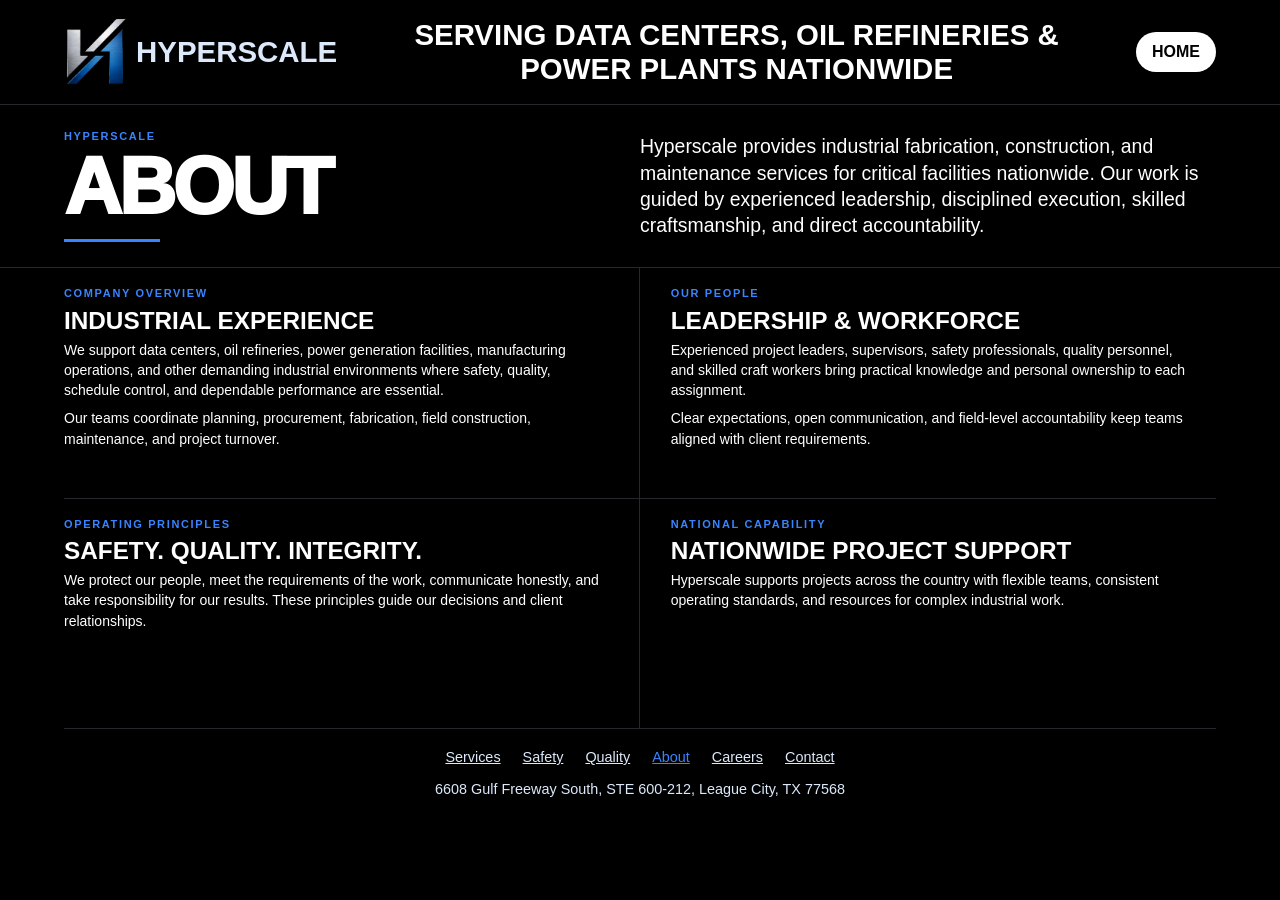
==== about.html @ d383bf82 "Restore homepage and add six site pages" ====
<!doctype html>
<html lang="en">
<head>
  <meta charset="utf-8">
  <meta name="viewport" content="width=device-width, initial-scale=1">
  <meta name="description" content="Hyperscale provides industrial fabrication, construction, and maintenance services for critical facilities nationwide. Our work is guided by experienced leadership, disciplined execution, skilled craftsmanship, and direct accountability.">
  <title>About | Hyperscale</title>
  <link rel="stylesheet" href="/interior.css">
</head>
<body>
  <header class="site-header">
    <a class="brand" href="/" aria-label="Hyperscale home"><img src="/hyperscale-symbol.png" alt=""><span>Hyperscale</span></a>
    <p class="masthead">Serving data centers, oil refineries &amp; power plants nationwide</p>
    <a class="home-link" href="/">Home</a>
  </header>
  <main id="main">
    <div class="hero">
      <div><p class="label">Hyperscale</p><h1>About</h1></div>
      <div class="intro"><p>Hyperscale provides industrial fabrication, construction, and maintenance services for critical facilities nationwide. Our work is guided by experienced leadership, disciplined execution, skilled craftsmanship, and direct accountability.</p></div>
    </div>
    <div class="detail-grid">
      <section><p class="label">Company Overview</p><h2>Industrial Experience</h2><p>We support data centers, oil refineries, power generation facilities, manufacturing operations, and other demanding industrial environments where safety, quality, schedule control, and dependable performance are essential.</p><p>Our teams coordinate planning, procurement, fabrication, field construction, maintenance, and project turnover.</p></section><section><p class="label">Our People</p><h2>Leadership &amp; Workforce</h2><p>Experienced project leaders, supervisors, safety professionals, quality personnel, and skilled craft workers bring practical knowledge and personal ownership to each assignment.</p><p>Clear expectations, open communication, and field-level accountability keep teams aligned with client requirements.</p></section><section><p class="label">Operating Principles</p><h2>Safety. Quality. Integrity.</h2><p>We protect our people, meet the requirements of the work, communicate honestly, and take responsibility for our results. These principles guide our decisions and client relationships.</p></section><section><p class="label">National Capability</p><h2>Nationwide Project Support</h2><p>Hyperscale supports projects across the country with flexible teams, consistent operating standards, and resources for complex industrial work.</p></section>
    </div>
  </main>
  <footer>
    <nav aria-label="Site pages"><a href="/services.html">Services</a><a href="/safety.html">Safety</a><a href="/quality.html">Quality</a><a href="/about.html" aria-current="page">About</a><a href="/careers.html">Careers</a><a href="/contact.html">Contact</a></nav>
    <address>6608 Gulf Freeway South, STE 600-212, League City, TX 77568</address>
  </footer>
</body>
</html>
---- interior.css ----
:root {
  color-scheme: dark;
  font-family: Arial, Helvetica, sans-serif;
  background: #000;
  color: #fff;
  --blue: #3984ff;
  --rule: #24282e;
}
* { box-sizing: border-box; }
body { margin: 0; }
a { color: inherit; }
a:focus-visible { outline: 2px solid var(--blue); outline-offset: 5px; }
.site-header {
  display: grid;
  grid-template-columns: auto 1fr auto;
  align-items: center;
  gap: clamp(12px, 3vw, 48px);
  padding: 16px 5%;
  border-bottom: 1px solid var(--rule);
}
.brand { display: inline-flex; gap: 8px; align-items: center; text-decoration: none; }
.brand img { width: clamp(33px, 5vw, 76px); height: auto; }
.brand span, .masthead { font-weight: 900; text-transform: uppercase; }
.brand span { color: #dce9fb; font-size: clamp(15px, 2.3vw, 40px); }
.masthead { margin: 0; text-align: center; font-size: clamp(13px, 2.3vw, 40px); }
.home-link { background: #fff; color: #000; padding: .7em 1em; border-radius: 2rem; font-weight: 800; text-decoration: none; text-transform: uppercase; }
.hero {
  display: grid;
  grid-template-columns: repeat(2, minmax(0, 1fr));
  align-items: center;
  padding: clamp(24px, 2vw, 48px) 5%;
  border-bottom: 1px solid var(--rule);
}
.label { color: var(--blue); font-weight: 900; letter-spacing: .15em; text-transform: uppercase; }
.hero .label, .detail-grid .label { font-size: clamp(11px, .85vw, 16px); margin: 0 0 .55em; }
h1 { font-size: clamp(46px, 6.2vw, 124px); line-height: .98; font-weight: 950; letter-spacing: -.04em; text-transform: uppercase; margin: 0; }
h1::after { content: ''; display: block; height: 3px; width: clamp(62px, 7.5vw, 140px); background: var(--blue); margin-top: .16em; }
.intro { font-size: clamp(16px, 1.52vw, 29px); line-height: 1.35; }
.intro p { margin: 0; }
.intro .subtitle { font-size: 1.35em; margin-bottom: .3em; }
.detail-grid { width: 90%; margin: 0 auto; display: grid; grid-template-columns: repeat(2, minmax(0, 1fr)); }
.detail-grid section { min-height: clamp(190px, 18vw, 370px); border-bottom: 1px solid var(--rule); padding: clamp(16px, 1.4vw, 29px) clamp(16px, 2.4vw, 44px); }
.detail-grid section:nth-child(odd) { border-right: 1px solid var(--rule); padding-left: 0; }
.detail-grid h2 { margin: 0 0 .25em; font-size: clamp(20px, 1.9vw, 38px); line-height: 1.05; font-weight: 900; text-transform: uppercase; }
.detail-grid p, .detail-grid address { font-size: clamp(14px, .95vw, 19px); line-height: 1.45; margin: 0 0 .55em; }
address { font-style: normal; }
footer { text-align: center; padding: 20px 5%; color: #dce9fb; font-size: .9rem; }
footer nav { display: flex; flex-wrap: wrap; justify-content: center; gap: 8px 22px; margin-bottom: 16px; }
footer a[aria-current="page"] { color: var(--blue); }
@media (max-width: 650px) {
  .site-header { grid-template-columns: 1fr auto; }
  .masthead { grid-row: 2; grid-column: 1 / -1; text-align: left; }
  .hero, .detail-grid { grid-template-columns: 1fr; }
  .intro { margin-top: 20px; }
  .detail-grid section, .detail-grid section:nth-child(odd) { min-height: auto; border-right: 0; padding: 22px 0; }
}
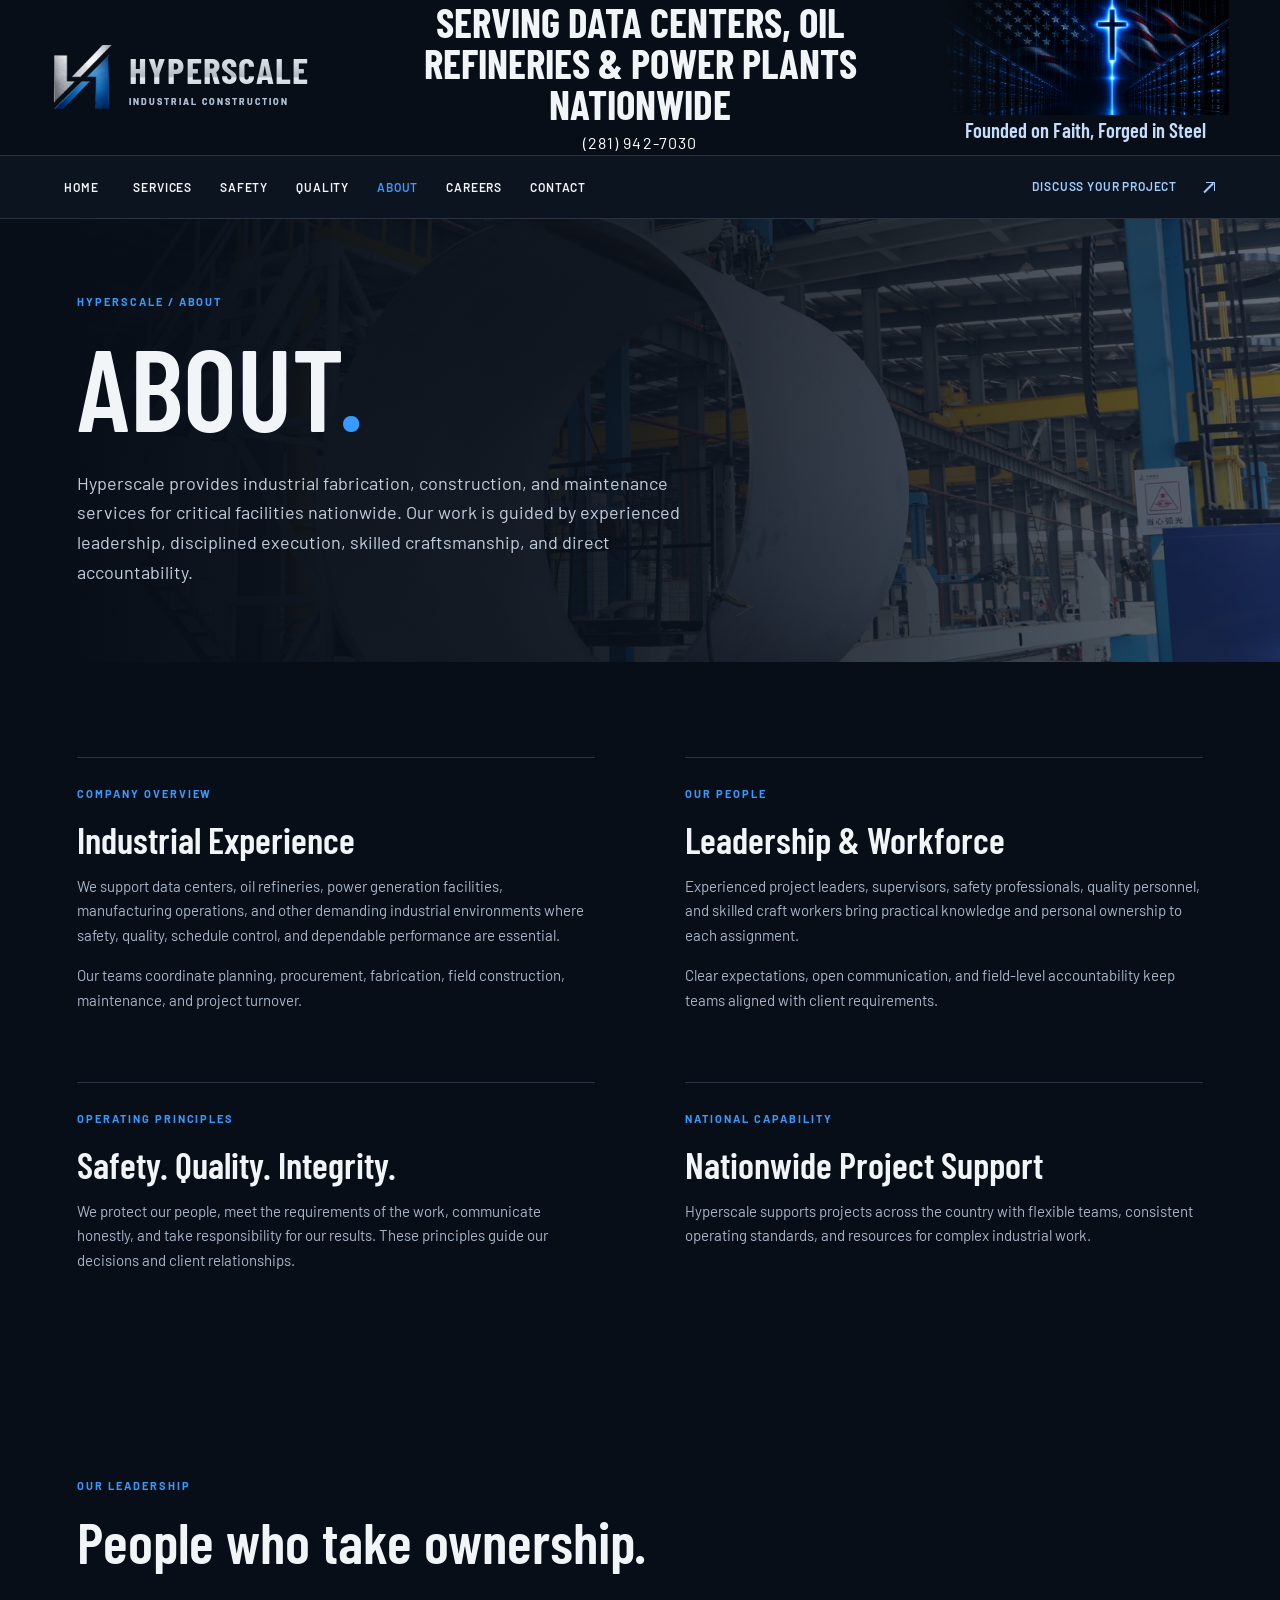
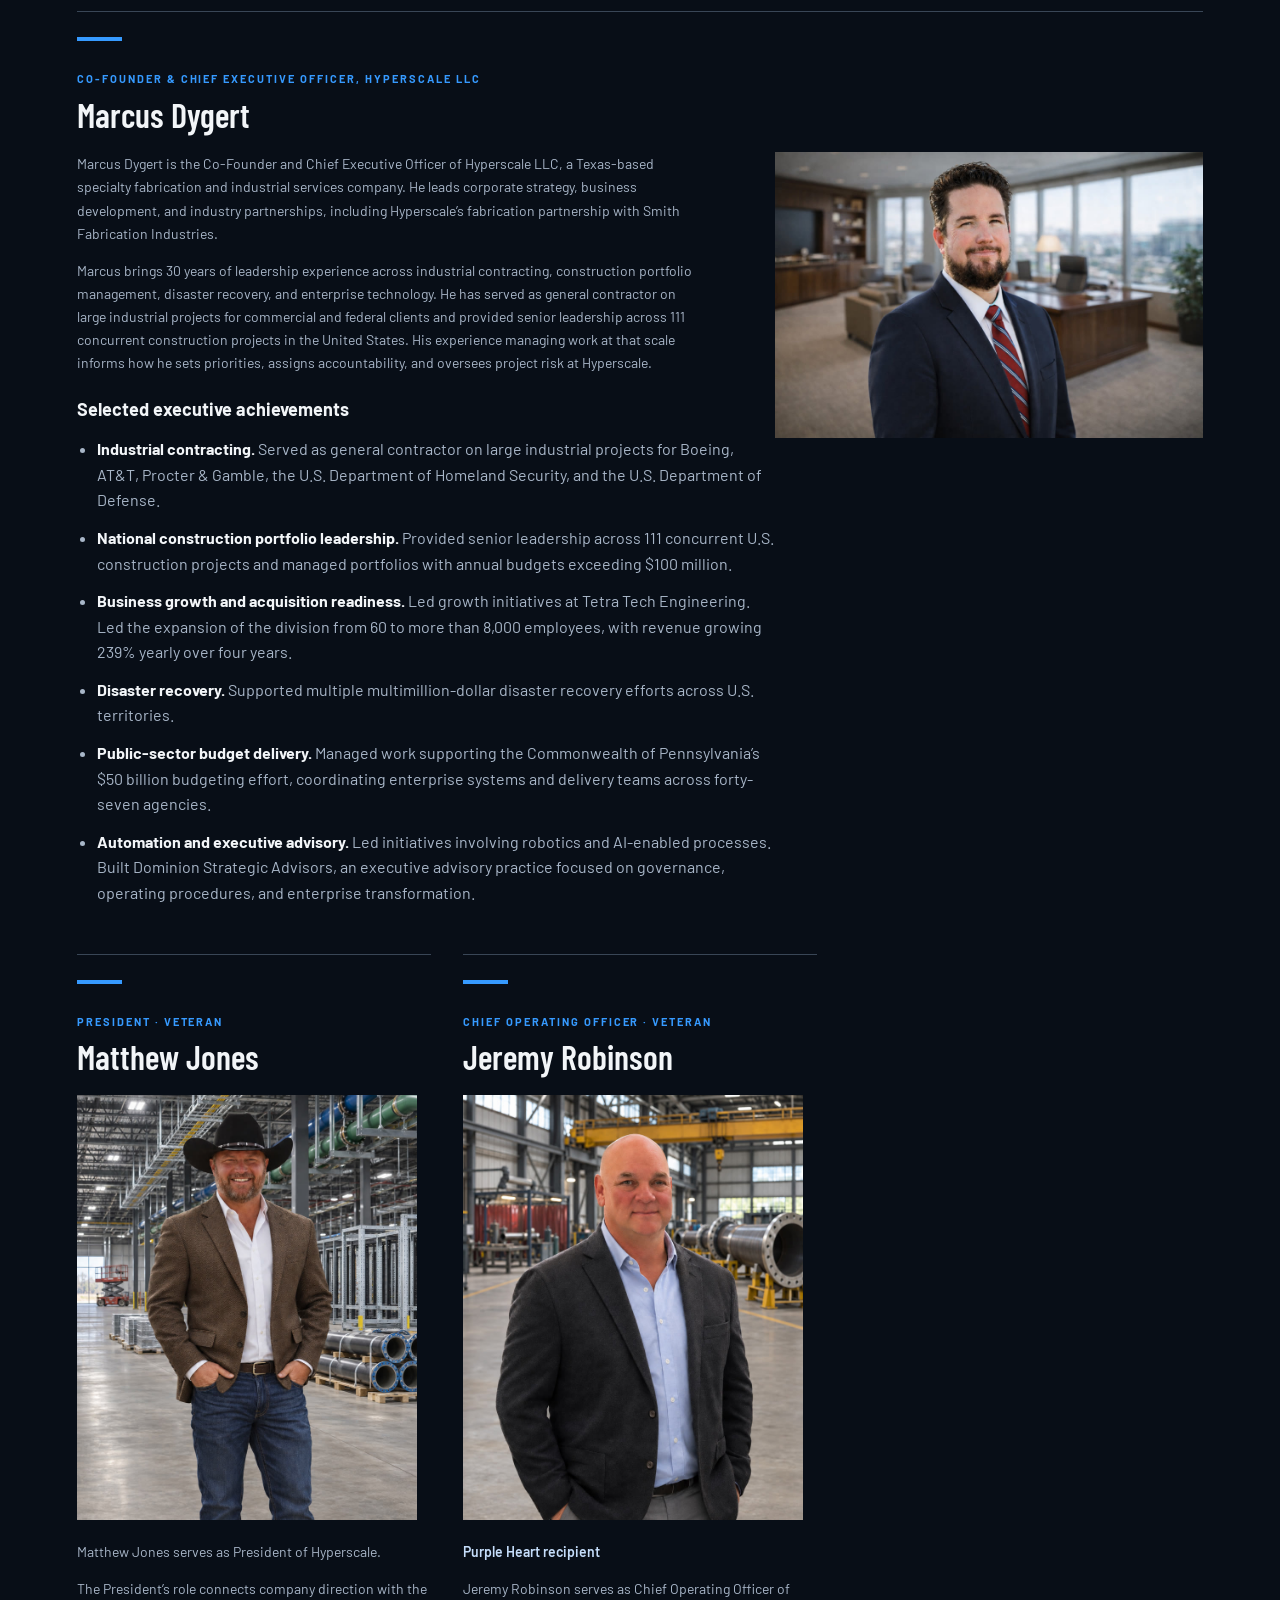
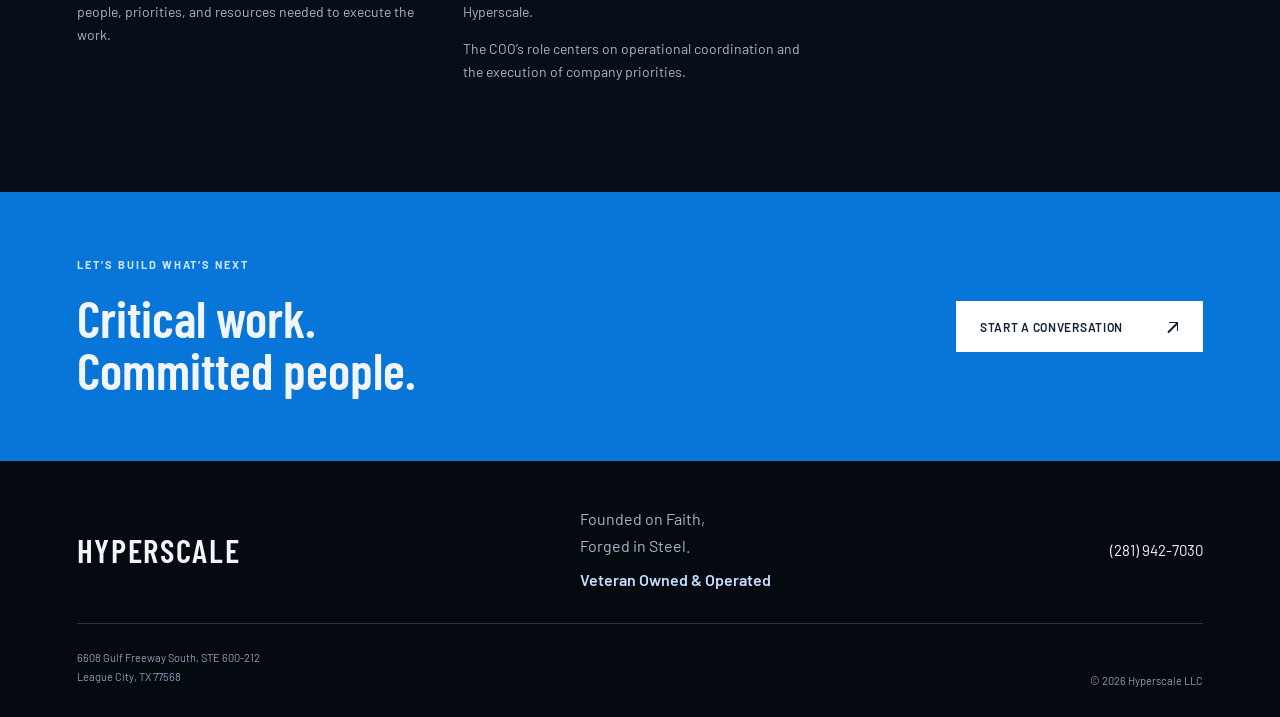
==== commit 6de8dfcb: "Hyperscale-Visual-Redesign-v7." ====
--- a/about.html
+++ b/about.html
@@ -1,30 +1,12 @@
-<!doctype html>
-<html lang="en">
-<head>
-  <meta charset="utf-8">
-  <meta name="viewport" content="width=device-width, initial-scale=1">
-  <meta name="description" content="Hyperscale provides industrial fabrication, construction, and maintenance services for critical facilities nationwide. Our work is guided by experienced leadership, disciplined execution, skilled craftsmanship, and direct accountability.">
-  <title>About | Hyperscale</title>
-  <link rel="stylesheet" href="/interior.css">
-</head>
-<body>
-  <header class="site-header">
-    <a class="brand" href="/" aria-label="Hyperscale home"><img src="/hyperscale-symbol.png" alt=""><span>Hyperscale</span></a>
-    <p class="masthead">Serving data centers, oil refineries &amp; power plants nationwide</p>
-    <a class="home-link" href="/">Home</a>
-  </header>
-  <main id="main">
-    <div class="hero">
-      <div><p class="label">Hyperscale</p><h1>About</h1></div>
-      <div class="intro"><p>Hyperscale provides industrial fabrication, construction, and maintenance services for critical facilities nationwide. Our work is guided by experienced leadership, disciplined execution, skilled craftsmanship, and direct accountability.</p></div>
-    </div>
-    <div class="detail-grid">
-      <section><p class="label">Company Overview</p><h2>Industrial Experience</h2><p>We support data centers, oil refineries, power generation facilities, manufacturing operations, and other demanding industrial environments where safety, quality, schedule control, and dependable performance are essential.</p><p>Our teams coordinate planning, procurement, fabrication, field construction, maintenance, and project turnover.</p></section><section><p class="label">Our People</p><h2>Leadership &amp; Workforce</h2><p>Experienced project leaders, supervisors, safety professionals, quality personnel, and skilled craft workers bring practical knowledge and personal ownership to each assignment.</p><p>Clear expectations, open communication, and field-level accountability keep teams aligned with client requirements.</p></section><section><p class="label">Operating Principles</p><h2>Safety. Quality. Integrity.</h2><p>We protect our people, meet the requirements of the work, communicate honestly, and take responsibility for our results. These principles guide our decisions and client relationships.</p></section><section><p class="label">National Capability</p><h2>Nationwide Project Support</h2><p>Hyperscale supports projects across the country with flexible teams, consistent operating standards, and resources for complex industrial work.</p></section>
-    </div>
-  </main>
-  <footer>
-    <nav aria-label="Site pages"><a href="/services.html">Services</a><a href="/safety.html">Safety</a><a href="/quality.html">Quality</a><a href="/about.html" aria-current="page">About</a><a href="/careers.html">Careers</a><a href="/contact.html">Contact</a></nav>
-    <address>6608 Gulf Freeway South, STE 600-212, League City, TX 77568</address>
-  </footer>
-</body>
-</html>
+<!doctype html><html lang="en"><head><meta charset="utf-8"><meta name="viewport" content="width=device-width, initial-scale=1"><meta name="description" content="Hyperscale provides industrial fabrication, construction, and maintenance services for critical facilities nationwide. Our work is guided by experienced leadership, disciplined execution, skilled craftsmanship, and direct accountability."><meta name="theme-color" content="#080e17"><title>About | Hyperscale</title><link rel="preconnect" href="https://fonts.googleapis.com"><link rel="preconnect" href="https://fonts.gstatic.com" crossorigin><link href="https://fonts.googleapis.com/css2?family=Barlow+Condensed:wght@500;600;700&family=Barlow:wght@400;500;600;700&display=swap" rel="stylesheet"><link rel="stylesheet" href="site.css"><script src="site.js" defer></script></head><body><a class="skip" href="#main">Skip to content</a><header class="masthead"><a href="index.html" class="brand" aria-label="Hyperscale home"><img src="hyperscale-symbol.png" alt=""><span>HYPERSCALE<small>INDUSTRIAL CONSTRUCTION</small></span></a><div class="header-contact"><p class="market-heading">SERVING DATA CENTERS, OIL REFINERIES &amp; POWER PLANTS NATIONWIDE</p><a href="tel:+12819427030">(281) 942-7030</a></div><div class="header-faith"><div class="faith-art" role="img" aria-label="Blue illuminated cross above a data center aisle"></div><p>Founded on Faith, Forged in Steel</p></div></header><div class="navigation"><a class="home-link" href="index.html">Home</a><button class="menu-toggle" aria-expanded="false" aria-controls="primary-nav">Menu <span>＋</span></button><nav id="primary-nav" aria-label="Main navigation"><a href="services.html">Services</a><a href="safety.html">Safety</a><a href="quality.html">Quality</a><a href="about.html" aria-current="page">About</a><a href="careers.html">Careers</a><a href="contact.html">Contact</a></nav><a class="nav-cta" href="contact.html">Discuss your project <span><span class="ui-arrow" aria-hidden="true">↗</span></span></a></div><main id="main"><section class="page-hero"><div class="wrap"><p class="eyebrow">HYPERSCALE / ABOUT</p><h1>About<span>.</span></h1><p>Hyperscale provides industrial fabrication, construction, and maintenance services for critical facilities nationwide. Our work is guided by experienced leadership, disciplined execution, skilled craftsmanship, and direct accountability.</p></div><img class="" src="pipe-fabrication.jpg" alt="Large industrial fabrication facility" loading="lazy" decoding="async"></section><section class="wrap editorial-grid"><article id="section-0"><p class="eyebrow">Company Overview</p><h2>Industrial Experience</h2><p>We support data centers, oil refineries, power generation facilities, manufacturing operations, and other demanding industrial environments where safety, quality, schedule control, and dependable performance are essential.</p><p>Our teams coordinate planning, procurement, fabrication, field construction, maintenance, and project turnover.</p></article><article id="section-1"><p class="eyebrow">Our People</p><h2>Leadership &amp; Workforce</h2><p>Experienced project leaders, supervisors, safety professionals, quality personnel, and skilled craft workers bring practical knowledge and personal ownership to each assignment.</p><p>Clear expectations, open communication, and field-level accountability keep teams aligned with client requirements.</p></article><article id="section-2"><p class="eyebrow">Operating Principles</p><h2>Safety. Quality. Integrity.</h2><p>We protect our people, meet the requirements of the work, communicate honestly, and take responsibility for our results. These principles guide our decisions and client relationships.</p></article><article id="section-3"><p class="eyebrow">National Capability</p><h2>Nationwide Project Support</h2><p>Hyperscale supports projects across the country with flexible teams, consistent operating standards, and resources for complex industrial work.</p></article></section><section class="wrap leadership-section" id="leadership"><p class="eyebrow">OUR LEADERSHIP</p><h2>People who take ownership.</h2><div class="leaders"><article class="leader executive-bio" id="marcus-dygert"><div class="leader-rule"></div><p class="eyebrow">Co-Founder &amp; Chief Executive Officer, Hyperscale LLC</p><h3>Marcus Dygert</h3><img class="executive-portrait" src="marcus-dygert.jpg" alt="Marcus Dygert" width="1000" height="666" loading="lazy" decoding="async">
+<p>Marcus Dygert is the Co-Founder and Chief Executive Officer of Hyperscale LLC, a Texas-based specialty fabrication and industrial services company. He leads corporate strategy, business development, and industry partnerships, including Hyperscale’s fabrication partnership with Smith Fabrication Industries.</p>
+<p>Marcus brings 30 years of leadership experience across industrial contracting, construction portfolio management, disaster recovery, and enterprise technology. He has served as general contractor on large industrial projects for commercial and federal clients and provided senior leadership across 111 concurrent construction projects in the United States. His experience managing work at that scale informs how he sets priorities, assigns accountability, and oversees project risk at Hyperscale.</p>
+<h4>Selected executive achievements</h4>
+<ul>
+<li><strong>Industrial contracting.</strong> Served as general contractor on large industrial projects for Boeing, AT&amp;T, Procter &amp; Gamble, the U.S. Department of Homeland Security, and the U.S. Department of Defense.</li>
+<li><strong>National construction portfolio leadership.</strong> Provided senior leadership across 111 concurrent U.S. construction projects and managed portfolios with annual budgets exceeding $100 million.</li>
+<li><strong>Business growth and acquisition readiness.</strong> Led growth initiatives at Tetra Tech Engineering. Led the expansion of the division from 60 to more than 8,000 employees, with revenue growing 239% yearly over four years.</li>
+<li><strong>Disaster recovery.</strong> Supported multiple multimillion-dollar disaster recovery efforts across U.S. territories.</li>
+<li><strong>Public-sector budget delivery.</strong> Managed work supporting the Commonwealth of Pennsylvania’s $50 billion budgeting effort, coordinating enterprise systems and delivery teams across forty-seven agencies.</li>
+<li><strong>Automation and executive advisory.</strong> Led initiatives involving robotics and AI-enabled processes. Built Dominion Strategic Advisors, an executive advisory practice focused on governance, operating procedures, and enterprise transformation.</li>
+</ul></article><article class="leader"><div class="leader-rule"></div><p class="eyebrow">President · Veteran</p><h3>Matthew Jones</h3><img class="executive-portrait homepage-portrait matthew-portrait" src="matthew-jones.jpg" alt="Matthew Jones" loading="lazy" decoding="async"><p>Matthew Jones serves as President of Hyperscale.</p><p>The President’s role connects company direction with the people, priorities, and resources needed to execute the work.</p></article><article class="leader"><div class="leader-rule"></div><p class="eyebrow">Chief Operating Officer · Veteran</p><h3>Jeremy Robinson</h3><img class="executive-portrait homepage-portrait" src="jeremy-robinson.jpg" alt="Jeremy Robinson" loading="lazy" decoding="async"><p class="veteran-label">Purple Heart recipient</p><p>Jeremy Robinson serves as Chief Operating Officer of Hyperscale.</p><p>The COO’s role centers on operational coordination and the execution of company priorities.</p></article></div></section></main><section class="closing"><div><p class="eyebrow">LET’S BUILD WHAT’S NEXT</p><h2>Critical work.<br>Committed people.</h2></div><a class="button light" href="contact.html">Start a conversation <span><span class="ui-arrow" aria-hidden="true">↗</span></span></a></section><footer><div class="footer-top"><a class="footer-brand" href="index.html">HYPERSCALE</a><div><p>Founded on Faith,<br>Forged in Steel.</p><p class="veteran-label">Veteran Owned &amp; Operated</p></div><a href="tel:+12819427030">(281) 942-7030</a></div><div class="footer-bottom"><address>6608 Gulf Freeway South, STE 600-212<br>League City, TX 77568</address><span>© 2026 Hyperscale LLC</span></div></footer></body></html>
--- a/site.css
+++ b/site.css
@@ -0,0 +1,93 @@
+:root{--ink:#080e17;--panel:#101a28;--blue:#369aff;--white:#f2f5f8;--muted:#a8b6c8;--line:#293342;color-scheme:dark;font-family:Barlow,Arial,sans-serif;background:var(--ink);color:var(--white)}
+*{box-sizing:border-box}html{scroll-behavior:smooth;scroll-padding-top:80px}body{margin:0}a{color:inherit;text-decoration:none}img{display:block;max-width:100%}button,a{-webkit-tap-highlight-color:transparent}button{font:inherit;cursor:pointer}a:focus-visible,button:focus-visible{outline:3px solid var(--blue);outline-offset:5px}p{line-height:1.65;color:var(--muted)}h1,h2,h3{font-family:"Barlow Condensed",Arial,sans-serif;font-weight:600;line-height:1.02;margin:0}h2{font-size:clamp(38px,4.5vw,68px)}h3{font-size:34px}.wrap{max-width:1440px;margin:auto;padding:95px 6%}.eyebrow{font-size:11px!important;letter-spacing:.18em;font-weight:700;color:var(--blue)!important;line-height:1.5!important;margin:0 0 18px;text-transform:uppercase}.skip{position:absolute;top:-100px;z-index:99;background:white;color:black;padding:15px}.skip:focus{top:0}
+.masthead{height:155px;display:flex;align-items:center;padding:0 0 0 5%;gap:35px;background:#080e17}.brand{display:flex;gap:15px;align-items:center;white-space:nowrap}.brand img{width:63px;height:78px;object-fit:contain}.brand span{font-family:"Barlow Condensed",Arial,sans-serif;font-weight:700;letter-spacing:.03em;font-size:37px;background:linear-gradient(#fff,#b0bac4 49%,#e5e9ee 52%,#8594a5);background-clip:text;color:transparent}.brand small{display:block;font-family:Barlow,sans-serif;font-size:9px;letter-spacing:.22em;margin-top:5px;color:#aebdce}.header-contact{margin-left:auto;text-align:right;font-size:12px;color:var(--muted)}.header-contact span{display:block;max-width:185px;line-height:1.6}.header-contact a{display:inline-block;color:white;letter-spacing:.07em;font-size:16px;margin-top:8px}.faith-art{height:100%;width:30%;max-width:410px;flex-shrink:0;background:linear-gradient(90deg,#080e17,transparent 35%),url('cross-art.png') center 36%/cover}
+.navigation{padding:0 5%;min-height:64px;display:flex;align-items:center;gap:35px;border-top:1px solid var(--line);border-bottom:1px solid var(--line);background:#0c1420;position:sticky;top:0;z-index:20;font-size:12px;text-transform:uppercase;letter-spacing:.07em;font-weight:600}.navigation nav{display:flex;gap:28px;align-items:center}.navigation a{padding:23px 0}.navigation a:hover,.navigation a[aria-current]{color:var(--blue)}.nav-cta{margin-left:auto;color:#a1cfff;white-space:nowrap}.nav-cta span{padding-left:14px}.menu-toggle{display:none}
+.hero{height:690px;min-height:580px;max-height:880px;position:relative;overflow:hidden;background:#111923}.hero video{width:100%;height:100%;object-fit:cover;position:absolute}.hero-shade{position:absolute;inset:0;background:linear-gradient(90deg,rgba(3,9,18,.94) 5%,rgba(3,9,18,.65) 48%,rgba(3,9,18,.15)),linear-gradient(0deg,rgba(3,9,18,.8),transparent 30%)}.hero-copy{position:relative;padding:75px 6%;max-width:980px}.hero h1{font-size:clamp(62px,7.9vw,118px);letter-spacing:-.025em}.hero h1 em{font-style:normal;font-size:.65em;color:#b9dcff}.hero-copy>p:not(.eyebrow){max-width:480px;font-size:16px;color:#c5cfdc;margin:25px 0 28px}.actions{display:flex;align-items:center;gap:30px;flex-wrap:wrap}.button{background:#1685ed;color:white;display:inline-flex;align-items:center;justify-content:space-between;gap:35px;padding:18px 24px;font-size:12px;letter-spacing:.06em;font-weight:600;text-transform:uppercase;transition:background .2s}.button:hover{background:#0769c8}.button.light{background:#fff;color:#102035}.text-link{font-size:13px;display:inline-block;padding:8px 0;border-bottom:1px solid #567089;color:#e4edf7}.text-link span{margin-left:16px}.hero-bottom{position:absolute;bottom:0;left:6%;right:6%;height:60px;border-top:1px solid #53607066;display:flex;align-items:center;justify-content:space-between;font-size:10px;letter-spacing:.12em;color:#aebdcf}.hero-bottom button{border:1px solid #8292a4;background:#08121c88;color:#fff;padding:7px 12px;font-size:11px}.hero-bottom button[hidden]{display:none}
+.section-heading{display:flex;align-items:flex-end;justify-content:space-between;gap:50px;margin-bottom:40px}.section-heading>p{max-width:360px;font-size:15px;margin:0}.industries{display:grid;grid-template-columns:repeat(3,1fr);gap:22px}.industry{position:relative;min-height:390px;overflow:hidden}.industry>img{width:100%;height:100%;object-fit:cover;position:absolute;transition:transform .5s}.industry:hover>img{transform:scale(1.04)}.industry:after{content:"";position:absolute;inset:0;background:linear-gradient(0deg,#050c17 1%,#06101e80 43%,transparent 80%)}.industry>div{position:absolute;bottom:0;padding:28px;z-index:1}.industry h3{font-size:38px}.industry p{font-size:13px;margin:10px 0 18px;color:#c1cbd6}.arrow{color:var(--blue);font-size:27px}
+.split{display:grid;grid-template-columns:1fr 1fr;gap:7%;align-items:center}.feature{padding-top:0}.feature-image{position:relative;height:590px}.feature-image img{height:100%;width:100%;object-fit:cover}.feature-image:after{content:"";position:absolute;inset:0;border:1px solid #93bfff33;background:linear-gradient(0deg,#020b17a8,transparent 50%)}.feature-image>span{position:absolute;z-index:1;bottom:25px;left:25px;right:25px;font-size:10px;letter-spacing:.12em;line-height:1.6}.feature-copy>p:not(.eyebrow){font-size:15px;margin:25px 0}.service-lines a{display:flex;padding:19px 0;border-top:1px solid var(--line);font-size:15px;justify-content:space-between}.service-lines a:last-child{border-bottom:1px solid var(--line)}.service-lines span{color:var(--blue)}
+.standards{background:#111e2f;border-block:1px solid #2c425c}.standards-inner{display:grid;grid-template-columns:1.2fr 1fr;gap:10%;padding-block:65px}.standards h2{font-size:clamp(34px,3.5vw,50px)}.standards p:not(.eyebrow){margin:0 0 20px;font-size:15px}.leaders{display:grid;grid-template-columns:repeat(3,1fr);gap:32px;margin-top:40px}.leader{padding-top:25px;border-top:1px solid #829bb366}.leader-rule{height:4px;width:45px;background:var(--blue);margin-bottom:30px}.leader .eyebrow{margin-bottom:10px}.leader h3{font-size:34px;margin-bottom:20px}.leader p:not(.eyebrow){font-size:14px}.leader .text-link{font-size:12px}.faith-section{min-height:400px;display:flex;align-items:center;padding:70px 6%;background:linear-gradient(90deg,#07101c 12%,#07101cf0 35%,#07101c44),url('cross-art.png') right 37%/cover}.faith-section>div{max-width:560px}.faith-section h2{font-size:clamp(40px,5vw,72px)}.faith-section p:not(.eyebrow){max-width:400px;font-size:15px}
+.closing{background:#0875d8;display:flex;justify-content:space-between;align-items:center;padding:65px 6%;gap:30px}.closing .eyebrow{color:#d0e6ff!important}.closing h2{font-size:clamp(38px,4vw,60px)}footer{padding:45px 6% 30px;background:#050a11}.footer-top{display:flex;align-items:center;justify-content:space-between;gap:25px;padding-bottom:30px;border-bottom:1px solid var(--line)}.footer-brand{font-family:"Barlow Condensed",sans-serif;font-size:33px;font-weight:600;letter-spacing:.05em}.footer-top p{font-size:16px;margin:0}.footer-top>a:last-child{font-size:15px}.footer-bottom{display:flex;justify-content:space-between;align-items:flex-end;margin-top:25px;font-size:11px;color:#8d9fb4;gap:25px}address{font-style:normal;line-height:1.7}
+.page-hero{position:relative;min-height:420px;overflow:hidden;background:#101d2d}.page-hero>img{position:absolute;inset:0;width:100%;height:100%;object-fit:cover;opacity:.35;z-index:0}.page-hero:after{content:"";position:absolute;inset:0;background:linear-gradient(90deg,#080e17 5%,#080e17bb 50%,transparent)}.page-hero>.wrap{position:relative;z-index:1;padding-block:75px}.page-hero h1{font-size:clamp(70px,9vw,130px);text-transform:uppercase}.page-hero h1 span{color:var(--blue)}.page-hero p:not(.eyebrow){font-size:18px;max-width:650px;color:#c3cfdd;margin:23px 0 0}.editorial-grid{display:grid;grid-template-columns:repeat(2,1fr);gap:55px 8%}.editorial-grid article{border-top:1px solid var(--line);padding-top:28px}.editorial-grid h2{font-size:37px;max-width:440px}.editorial-grid p:not(.eyebrow){font-size:15px;max-width:540px}.capability-section{padding-top:0}.capability-list{display:grid;grid-template-columns:1fr 1fr;gap:0 40px;margin-top:35px}.capability-list span{padding:22px 0;border-top:1px solid var(--line);font-size:16px}.statement{border-top:1px solid var(--line);display:flex;align-items:center;justify-content:space-between;gap:35px}.contact-layout{display:grid;grid-template-columns:1.2fr 1fr;gap:10%}.contact-layout p{max-width:450px}.big-phone{font-family:"Barlow Condensed",sans-serif;display:block;font-size:clamp(32px,4vw,55px);margin:30px 0 12px}.contact-layout .text-link{overflow-wrap:anywhere}.contact-panel{background:var(--panel);border:1px solid var(--line);padding:40px}.contact-panel address{font-size:23px}.contact-panel .text-link{margin-top:20px}.contact-panel hr{border:0;border-top:1px solid var(--line);margin:30px 0}
+@media(min-width:1600px){.hero-copy{max-width:1150px;margin:auto;margin-left:max(0px,calc((100vw - 1440px)/2 - 6vw))}}
+@media(max-width:1000px){.header-contact{display:none}.faith-art{margin-left:auto;width:40%}.navigation{gap:22px}.navigation nav{gap:20px}.nav-cta{display:none}.hero{height:650px}.hero-copy{padding-top:65px}.industry{min-height:360px}.industry>div{padding:20px}.industry h3{font-size:32px}.split{gap:5%}.feature-image{height:510px}.leaders{gap:22px}.leader h3{font-size:30px}}
+@media(max-width:650px){.masthead{height:112px;padding-left:6%;gap:0}.brand{gap:8px}.brand img{width:40px;height:55px}.brand span{font-size:26px}.brand small{font-size:7px;letter-spacing:.12em}.faith-art{width:32%;background-position:center 33%}.navigation{min-height:55px;padding-inline:6%;justify-content:space-between;flex-wrap:wrap;gap:0}.navigation a{padding:17px 0}.menu-toggle{display:flex;gap:30px;align-items:center;background:none;border:0;color:#fff;letter-spacing:.08em;text-transform:uppercase;font-size:12px;padding:17px 0}.navigation nav{display:none;width:100%;flex-direction:column;align-items:stretch;gap:0;padding:5px 0 18px}.navigation nav.open{display:flex}.navigation nav a{border-top:1px solid var(--line);padding:13px 0}.hero{min-height:610px;height:670px}.hero-copy{padding:65px 6% 90px}.hero h1{font-size:69px}.hero h1 em{font-size:.57em}.hero-copy>p:not(.eyebrow){font-size:15px;max-width:310px}.hero-shade{background:linear-gradient(90deg,#030912e8,#03091265),linear-gradient(0deg,#030912dd,transparent)}.hero-bottom{font-size:8px;gap:15px}.hero-bottom>span{max-width:190px;line-height:1.7}.actions{gap:18px}.button{font-size:11px;padding:16px 20px;gap:25px}.text-link{font-size:12px}.wrap{padding:60px 6%}.section-heading{display:block;margin-bottom:28px}.section-heading>p{margin-top:22px}.section-heading>.text-link{margin-top:20px}.industries{grid-template-columns:1fr;gap:18px}.industry{min-height:340px}.industry>div{padding:25px}.industry h3{font-size:38px}.industry p{max-width:280px}.split{grid-template-columns:1fr;gap:35px}.feature{padding-top:0}.feature-image{height:370px}.standards-inner{grid-template-columns:1fr;gap:25px}.leaders{grid-template-columns:1fr;gap:35px;margin-top:30px}.leader{padding-top:20px}.leader-rule{margin-bottom:20px}.leader h3{font-size:37px}.faith-section{padding-block:65px;background-position:62% center}.faith-section>div{max-width:300px}.closing{align-items:flex-start;flex-direction:column;padding-block:45px}.footer-top{align-items:flex-start;flex-direction:column}.footer-bottom{align-items:flex-start;flex-direction:column;gap:20px}.page-hero{min-height:360px}.page-hero>.wrap{padding-block:55px}.page-hero p:not(.eyebrow){font-size:16px}.editorial-grid{grid-template-columns:1fr;gap:30px}.editorial-grid h2{font-size:34px}.capability-list{grid-template-columns:1fr;gap:0}.capability-section{padding-top:0}.statement{align-items:flex-start;flex-direction:column}.statement h2{font-size:39px}.contact-layout{grid-template-columns:1fr;gap:35px}.contact-panel{padding:28px}}
+@media(prefers-reduced-motion:reduce){html{scroll-behavior:auto}*{transition:none!important}}
+
+.ui-arrow{font-family:Arial,sans-serif!important;display:inline-block}
+.faith-art{background-position:center 17%}
+@media(max-width:650px){.faith-art{background-position:center 17%}}
+.ui-arrow{font-size:0!important;width:13px;height:13px;position:relative;vertical-align:middle;line-height:1;margin-left:8px}
+.ui-arrow::before{content:"";position:absolute;right:1px;top:1px;width:8px;height:8px;border-top:1.5px solid currentColor;border-right:1.5px solid currentColor}
+.ui-arrow::after{content:"";position:absolute;top:6px;left:0;width:13px;height:1.5px;background:currentColor;transform:rotate(-45deg)}
+
+.service-photo{width:100%;height:230px;object-fit:cover;margin-bottom:26px}
+
+.masthead {
+  display: grid;
+  grid-template-columns: minmax(0, 1fr) minmax(0, 2fr) minmax(0, 1fr);
+  height: auto;
+  gap: 16px;
+  padding: 0 4%;
+}
+.header-contact { display: block; margin: 0; text-align: center; }
+.market-heading {
+  margin: 0;
+  color: var(--white);
+  font: 700 clamp(24px, 3.2vw, 55px)/1 "Barlow Condensed", Arial, sans-serif;
+}
+.header-faith { align-self: stretch; text-align: center; min-width: 0; }
+.header-faith .faith-art { width: 100%; height: clamp(74px, 9vw, 136px); margin: 0; }
+.header-faith p {
+  margin: 4px 0 12px;
+  color: #c5ddfa;
+  font: 600 clamp(14px, 1.6vw, 24px)/1.15 "Barlow Condensed", Arial, sans-serif;
+}
+@media (max-width: 1000px) {
+  .brand span { font-size: clamp(21px, 3vw, 30px); }
+  .brand img { width: 42px; }
+}
+@media (max-width: 760px) {
+  .masthead { grid-template-columns: 1fr 1fr; gap: 8px 16px; }
+  .header-contact { grid-column: 1 / -1; grid-row: 2; padding: 8px 0 16px; }
+  .market-heading { font-size: clamp(25px, 5vw, 38px); }
+}
+
+.executive-bio { grid-column: 1 / -1; }
+.executive-bio > p:not(.eyebrow), .executive-bio ul { max-width: 78ch; }
+.executive-bio h4 { font-size: 18px; margin-bottom: 12px; }
+.executive-bio ul { padding-left: 20px; color: var(--muted); line-height: 1.6; }
+.executive-bio li + li { margin-top: 12px; }
+.executive-bio strong { color: var(--white); }
+
+.executive-portrait {
+  width: 100%;
+  height: auto;
+  aspect-ratio: 3 / 2;
+  object-fit: cover;
+  margin-bottom: 20px;
+}
+.executive-bio .executive-portrait {
+  float: right;
+  width: min(38%, 440px);
+  margin: 0 0 24px 32px;
+}
+.executive-bio { display: flow-root; }
+@media (max-width: 760px) {
+  .executive-bio .executive-portrait {
+    float: none;
+    width: min(100%, 440px);
+    margin: 0 0 20px;
+  }
+}
+
+.homepage-portrait {
+  aspect-ratio: 4 / 5;
+  object-position: 46% 30%;
+  max-width: 340px;
+}
+
+.matthew-portrait {
+  object-position: center 18%;
+}
+
+.footer-top .veteran-label, .leader .veteran-label { color: #c5ddfa; font-weight: 600; margin-top: 8px; }
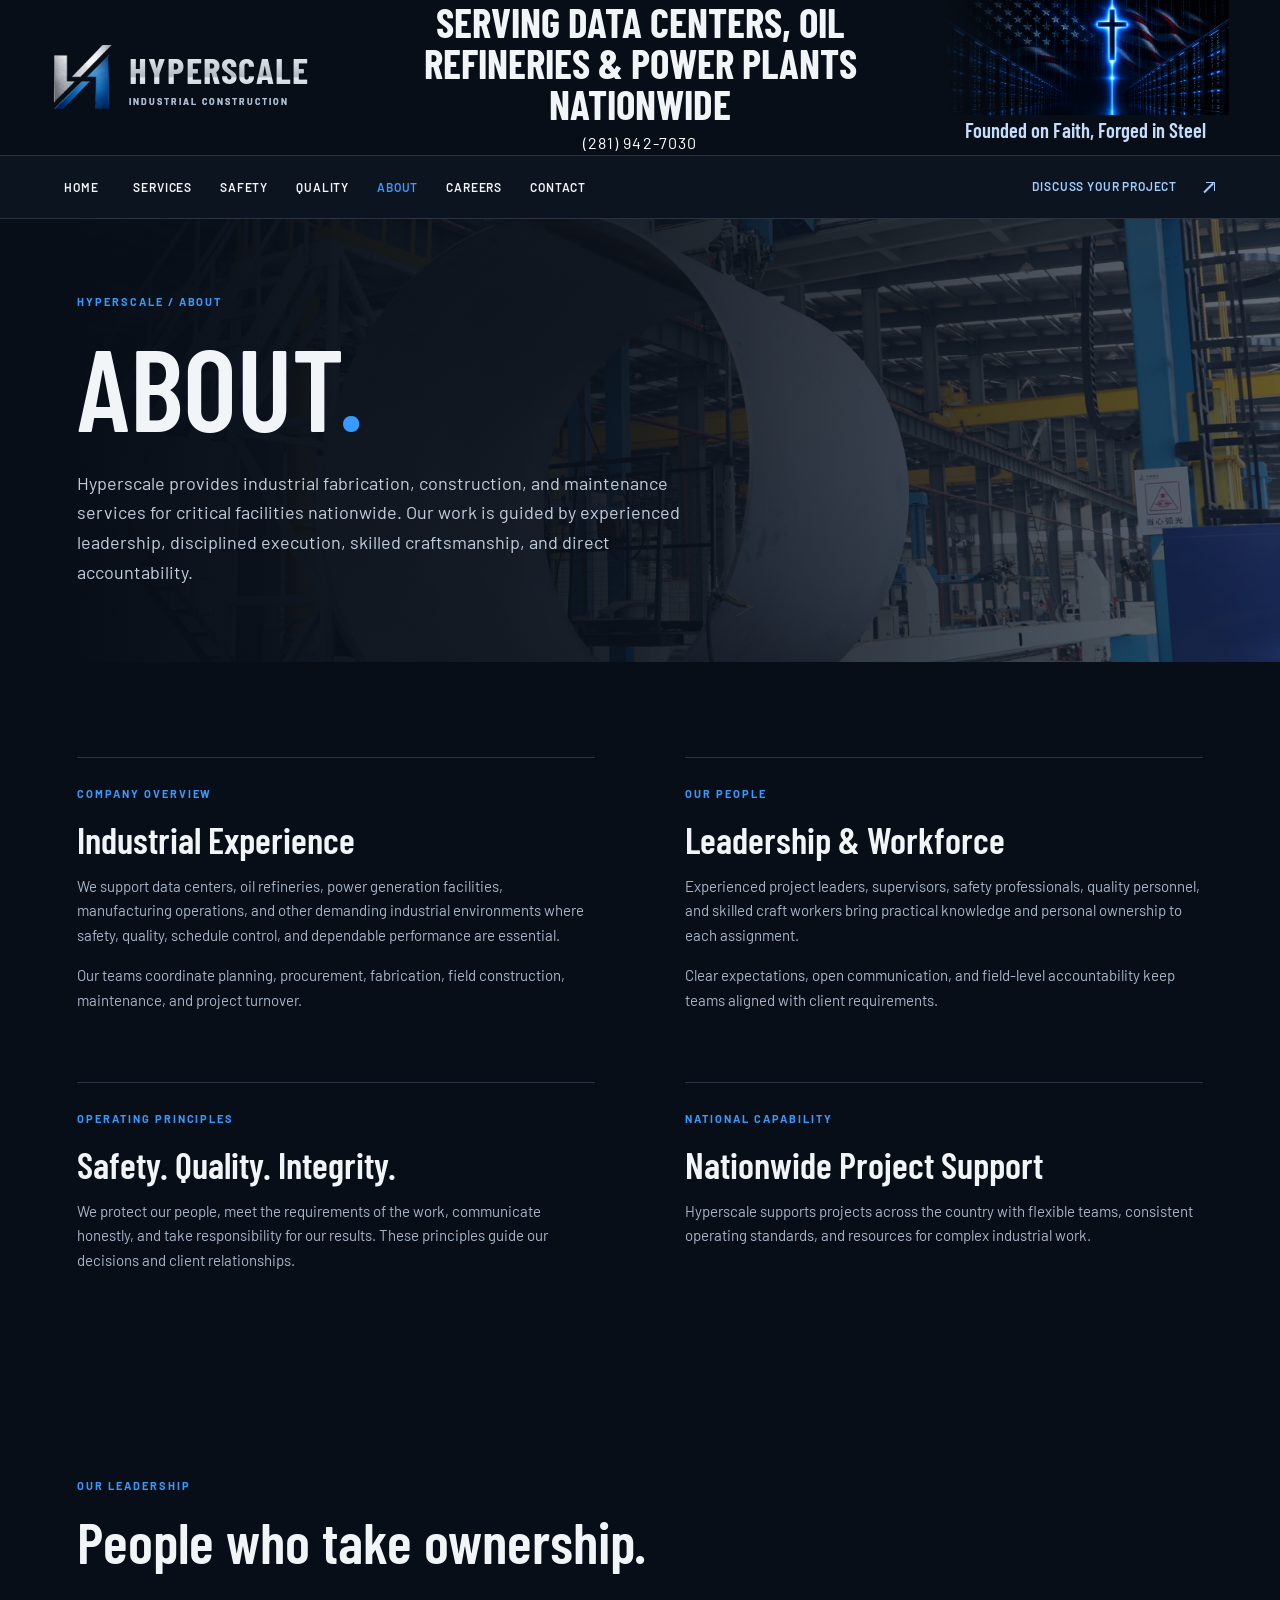
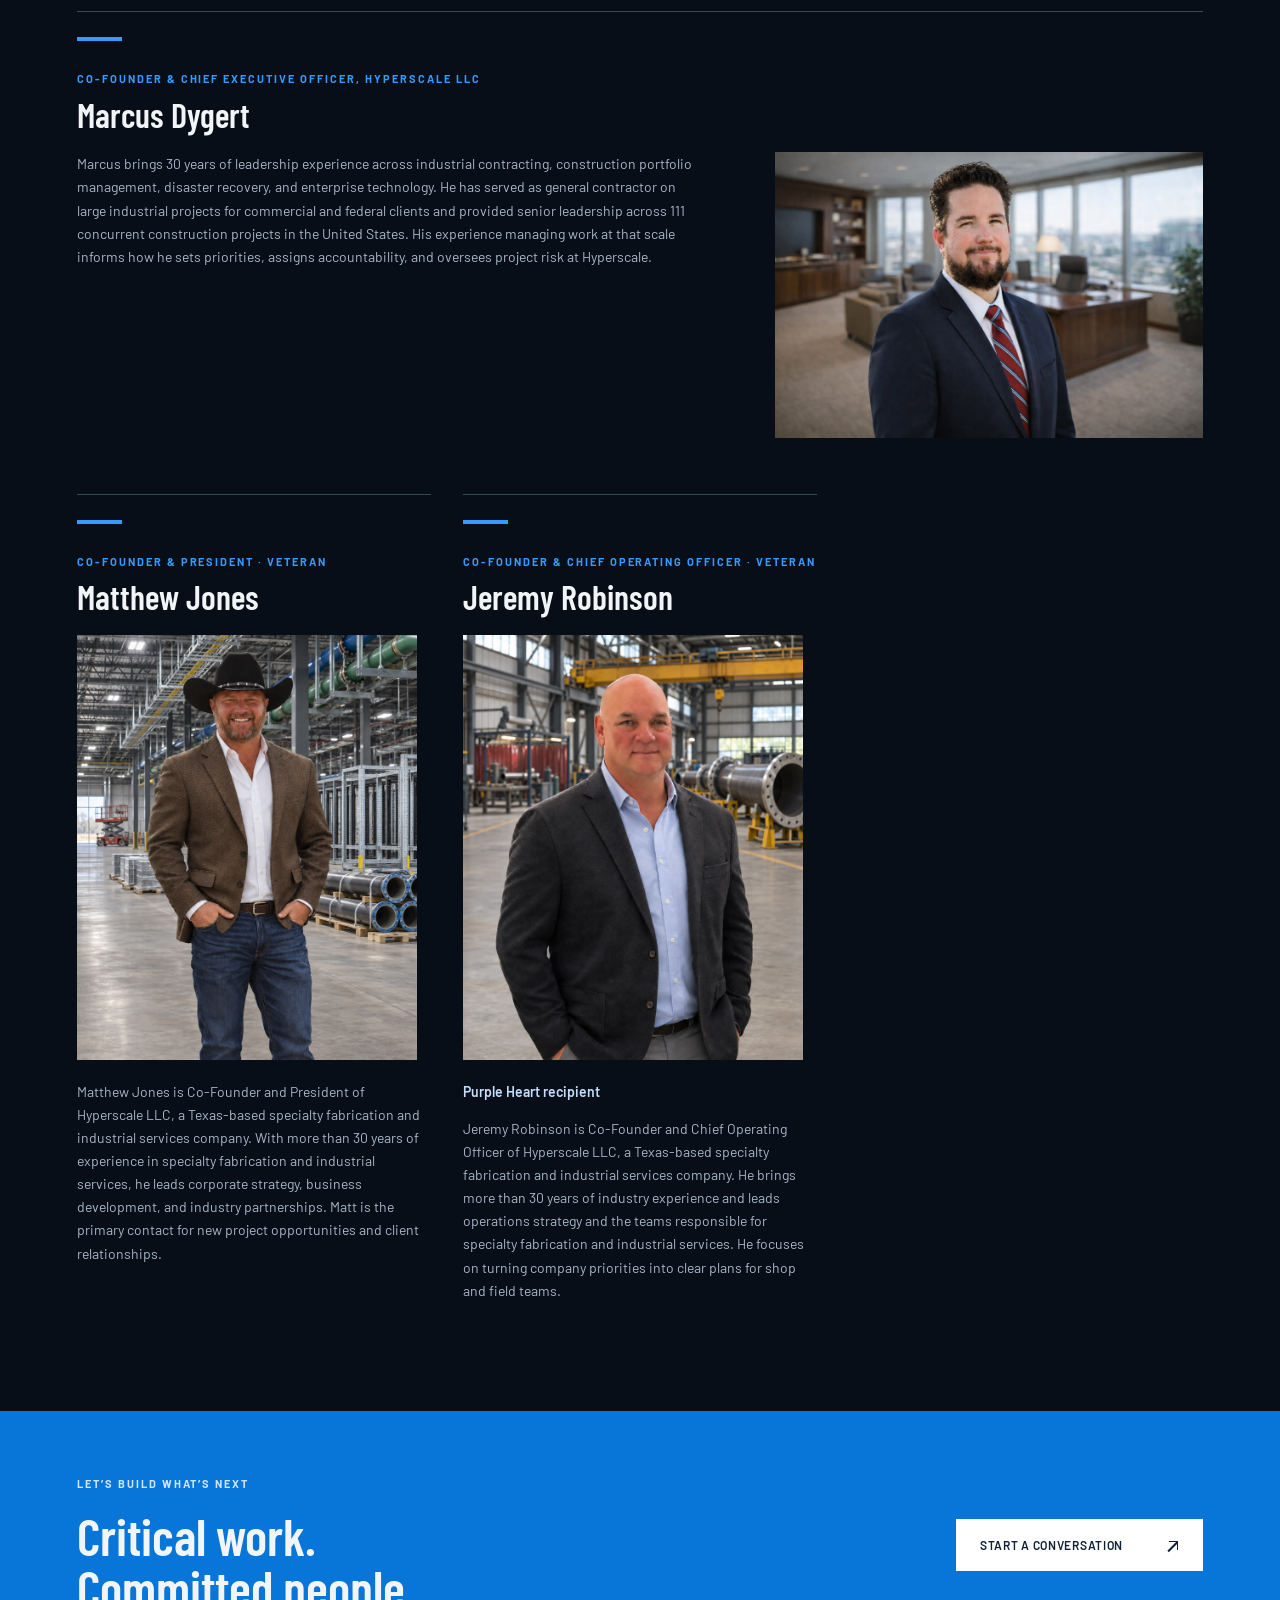
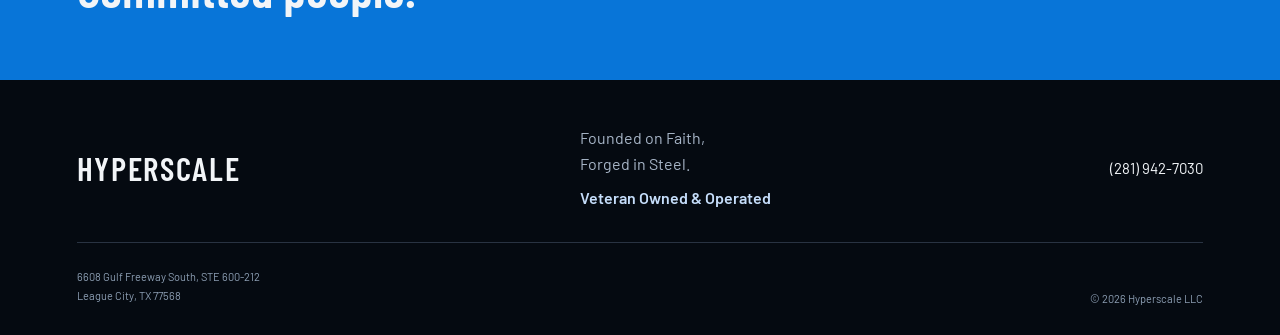
==== commit f0b0b19f: "Hyperscale-Visual-Redesign-v8" ====
--- a/about.html
+++ b/about.html
@@ -1,12 +1,2 @@
-<!doctype html><html lang="en"><head><meta charset="utf-8"><meta name="viewport" content="width=device-width, initial-scale=1"><meta name="description" content="Hyperscale provides industrial fabrication, construction, and maintenance services for critical facilities nationwide. Our work is guided by experienced leadership, disciplined execution, skilled craftsmanship, and direct accountability."><meta name="theme-color" content="#080e17"><title>About | Hyperscale</title><link rel="preconnect" href="https://fonts.googleapis.com"><link rel="preconnect" href="https://fonts.gstatic.com" crossorigin><link href="https://fonts.googleapis.com/css2?family=Barlow+Condensed:wght@500;600;700&family=Barlow:wght@400;500;600;700&display=swap" rel="stylesheet"><link rel="stylesheet" href="site.css"><script src="site.js" defer></script></head><body><a class="skip" href="#main">Skip to content</a><header class="masthead"><a href="index.html" class="brand" aria-label="Hyperscale home"><img src="hyperscale-symbol.png" alt=""><span>HYPERSCALE<small>INDUSTRIAL CONSTRUCTION</small></span></a><div class="header-contact"><p class="market-heading">SERVING DATA CENTERS, OIL REFINERIES &amp; POWER PLANTS NATIONWIDE</p><a href="tel:+12819427030">(281) 942-7030</a></div><div class="header-faith"><div class="faith-art" role="img" aria-label="Blue illuminated cross above a data center aisle"></div><p>Founded on Faith, Forged in Steel</p></div></header><div class="navigation"><a class="home-link" href="index.html">Home</a><button class="menu-toggle" aria-expanded="false" aria-controls="primary-nav">Menu <span>＋</span></button><nav id="primary-nav" aria-label="Main navigation"><a href="services.html">Services</a><a href="safety.html">Safety</a><a href="quality.html">Quality</a><a href="about.html" aria-current="page">About</a><a href="careers.html">Careers</a><a href="contact.html">Contact</a></nav><a class="nav-cta" href="contact.html">Discuss your project <span><span class="ui-arrow" aria-hidden="true">↗</span></span></a></div><main id="main"><section class="page-hero"><div class="wrap"><p class="eyebrow">HYPERSCALE / ABOUT</p><h1>About<span>.</span></h1><p>Hyperscale provides industrial fabrication, construction, and maintenance services for critical facilities nationwide. Our work is guided by experienced leadership, disciplined execution, skilled craftsmanship, and direct accountability.</p></div><img class="" src="pipe-fabrication.jpg" alt="Large industrial fabrication facility" loading="lazy" decoding="async"></section><section class="wrap editorial-grid"><article id="section-0"><p class="eyebrow">Company Overview</p><h2>Industrial Experience</h2><p>We support data centers, oil refineries, power generation facilities, manufacturing operations, and other demanding industrial environments where safety, quality, schedule control, and dependable performance are essential.</p><p>Our teams coordinate planning, procurement, fabrication, field construction, maintenance, and project turnover.</p></article><article id="section-1"><p class="eyebrow">Our People</p><h2>Leadership &amp; Workforce</h2><p>Experienced project leaders, supervisors, safety professionals, quality personnel, and skilled craft workers bring practical knowledge and personal ownership to each assignment.</p><p>Clear expectations, open communication, and field-level accountability keep teams aligned with client requirements.</p></article><article id="section-2"><p class="eyebrow">Operating Principles</p><h2>Safety. Quality. Integrity.</h2><p>We protect our people, meet the requirements of the work, communicate honestly, and take responsibility for our results. These principles guide our decisions and client relationships.</p></article><article id="section-3"><p class="eyebrow">National Capability</p><h2>Nationwide Project Support</h2><p>Hyperscale supports projects across the country with flexible teams, consistent operating standards, and resources for complex industrial work.</p></article></section><section class="wrap leadership-section" id="leadership"><p class="eyebrow">OUR LEADERSHIP</p><h2>People who take ownership.</h2><div class="leaders"><article class="leader executive-bio" id="marcus-dygert"><div class="leader-rule"></div><p class="eyebrow">Co-Founder &amp; Chief Executive Officer, Hyperscale LLC</p><h3>Marcus Dygert</h3><img class="executive-portrait" src="marcus-dygert.jpg" alt="Marcus Dygert" width="1000" height="666" loading="lazy" decoding="async">
-<p>Marcus Dygert is the Co-Founder and Chief Executive Officer of Hyperscale LLC, a Texas-based specialty fabrication and industrial services company. He leads corporate strategy, business development, and industry partnerships, including Hyperscale’s fabrication partnership with Smith Fabrication Industries.</p>
-<p>Marcus brings 30 years of leadership experience across industrial contracting, construction portfolio management, disaster recovery, and enterprise technology. He has served as general contractor on large industrial projects for commercial and federal clients and provided senior leadership across 111 concurrent construction projects in the United States. His experience managing work at that scale informs how he sets priorities, assigns accountability, and oversees project risk at Hyperscale.</p>
-<h4>Selected executive achievements</h4>
-<ul>
-<li><strong>Industrial contracting.</strong> Served as general contractor on large industrial projects for Boeing, AT&amp;T, Procter &amp; Gamble, the U.S. Department of Homeland Security, and the U.S. Department of Defense.</li>
-<li><strong>National construction portfolio leadership.</strong> Provided senior leadership across 111 concurrent U.S. construction projects and managed portfolios with annual budgets exceeding $100 million.</li>
-<li><strong>Business growth and acquisition readiness.</strong> Led growth initiatives at Tetra Tech Engineering. Led the expansion of the division from 60 to more than 8,000 employees, with revenue growing 239% yearly over four years.</li>
-<li><strong>Disaster recovery.</strong> Supported multiple multimillion-dollar disaster recovery efforts across U.S. territories.</li>
-<li><strong>Public-sector budget delivery.</strong> Managed work supporting the Commonwealth of Pennsylvania’s $50 billion budgeting effort, coordinating enterprise systems and delivery teams across forty-seven agencies.</li>
-<li><strong>Automation and executive advisory.</strong> Led initiatives involving robotics and AI-enabled processes. Built Dominion Strategic Advisors, an executive advisory practice focused on governance, operating procedures, and enterprise transformation.</li>
-</ul></article><article class="leader"><div class="leader-rule"></div><p class="eyebrow">President · Veteran</p><h3>Matthew Jones</h3><img class="executive-portrait homepage-portrait matthew-portrait" src="matthew-jones.jpg" alt="Matthew Jones" loading="lazy" decoding="async"><p>Matthew Jones serves as President of Hyperscale.</p><p>The President’s role connects company direction with the people, priorities, and resources needed to execute the work.</p></article><article class="leader"><div class="leader-rule"></div><p class="eyebrow">Chief Operating Officer · Veteran</p><h3>Jeremy Robinson</h3><img class="executive-portrait homepage-portrait" src="jeremy-robinson.jpg" alt="Jeremy Robinson" loading="lazy" decoding="async"><p class="veteran-label">Purple Heart recipient</p><p>Jeremy Robinson serves as Chief Operating Officer of Hyperscale.</p><p>The COO’s role centers on operational coordination and the execution of company priorities.</p></article></div></section></main><section class="closing"><div><p class="eyebrow">LET’S BUILD WHAT’S NEXT</p><h2>Critical work.<br>Committed people.</h2></div><a class="button light" href="contact.html">Start a conversation <span><span class="ui-arrow" aria-hidden="true">↗</span></span></a></section><footer><div class="footer-top"><a class="footer-brand" href="index.html">HYPERSCALE</a><div><p>Founded on Faith,<br>Forged in Steel.</p><p class="veteran-label">Veteran Owned &amp; Operated</p></div><a href="tel:+12819427030">(281) 942-7030</a></div><div class="footer-bottom"><address>6608 Gulf Freeway South, STE 600-212<br>League City, TX 77568</address><span>© 2026 Hyperscale LLC</span></div></footer></body></html>+<!doctype html><html lang="en"><head><meta charset="utf-8"><meta name="viewport" content="width=device-width, initial-scale=1"><meta name="description" content="Hyperscale provides industrial fabrication, construction, and maintenance services for critical facilities nationwide. Our work is guided by experienced leadership, disciplined execution, skilled craftsmanship, and direct accountability."><meta name="theme-color" content="#080e17"><title>About | Hyperscale</title><link rel="preconnect" href="https://fonts.googleapis.com"><link rel="preconnect" href="https://fonts.gstatic.com" crossorigin><link href="https://fonts.googleapis.com/css2?family=Barlow+Condensed:wght@500;600;700&family=Barlow:wght@400;500;600;700&display=swap" rel="stylesheet"><link rel="stylesheet" href="site.css"><script src="site.js" defer></script></head><body><a class="skip" href="#main">Skip to content</a><header class="masthead"><a href="index.html" class="brand" aria-label="Hyperscale home"><img src="hyperscale-symbol.png" alt=""><span>HYPERSCALE<small>INDUSTRIAL CONSTRUCTION</small></span></a><div class="header-contact"><p class="market-heading">SERVING DATA CENTERS, OIL REFINERIES &amp; POWER PLANTS NATIONWIDE</p><a href="tel:+12819427030">(281) 942-7030</a></div><div class="header-faith"><div class="faith-art" role="img" aria-label="Blue illuminated cross above a data center aisle"></div><p>Founded on Faith, Forged in Steel</p></div></header><div class="navigation"><a class="home-link" href="index.html">Home</a><button class="menu-toggle" aria-expanded="false" aria-controls="primary-nav">Menu <span>＋</span></button><nav id="primary-nav" aria-label="Main navigation"><a href="services.html">Services</a><a href="safety.html">Safety</a><a href="quality.html">Quality</a><a href="about.html" aria-current="page">About</a><a href="careers.html">Careers</a><a href="contact.html">Contact</a></nav><a class="nav-cta" href="mailto:matt.jones@hyperscaleservices.com">Discuss your project <span><span class="ui-arrow" aria-hidden="true">↗</span></span></a></div><main id="main"><section class="page-hero"><div class="wrap"><p class="eyebrow">HYPERSCALE / ABOUT</p><h1>About<span>.</span></h1><p>Hyperscale provides industrial fabrication, construction, and maintenance services for critical facilities nationwide. Our work is guided by experienced leadership, disciplined execution, skilled craftsmanship, and direct accountability.</p></div><img class="" src="pipe-fabrication.jpg" alt="Large industrial fabrication facility" loading="lazy" decoding="async"></section><section class="wrap editorial-grid"><article id="section-0"><p class="eyebrow">Company Overview</p><h2>Industrial Experience</h2><p>We support data centers, oil refineries, power generation facilities, manufacturing operations, and other demanding industrial environments where safety, quality, schedule control, and dependable performance are essential.</p><p>Our teams coordinate planning, procurement, fabrication, field construction, maintenance, and project turnover.</p></article><article id="section-1"><p class="eyebrow">Our People</p><h2>Leadership &amp; Workforce</h2><p>Experienced project leaders, supervisors, safety professionals, quality personnel, and skilled craft workers bring practical knowledge and personal ownership to each assignment.</p><p>Clear expectations, open communication, and field-level accountability keep teams aligned with client requirements.</p></article><article id="section-2"><p class="eyebrow">Operating Principles</p><h2>Safety. Quality. Integrity.</h2><p>We protect our people, meet the requirements of the work, communicate honestly, and take responsibility for our results. These principles guide our decisions and client relationships.</p></article><article id="section-3"><p class="eyebrow">National Capability</p><h2>Nationwide Project Support</h2><p>Hyperscale supports projects across the country with flexible teams, consistent operating standards, and resources for complex industrial work.</p></article></section><section class="wrap leadership-section" id="leadership"><p class="eyebrow">OUR LEADERSHIP</p><h2>People who take ownership.</h2><div class="leaders"><article class="leader executive-bio" id="marcus-dygert"><div class="leader-rule"></div><p class="eyebrow">Co-Founder &amp; Chief Executive Officer, Hyperscale LLC</p><h3>Marcus Dygert</h3><img class="executive-portrait" src="marcus-dygert.jpg" alt="Marcus Dygert" width="1000" height="666" loading="lazy" decoding="async">
+<p>Marcus brings 30 years of leadership experience across industrial contracting, construction portfolio management, disaster recovery, and enterprise technology. He has served as general contractor on large industrial projects for commercial and federal clients and provided senior leadership across 111 concurrent construction projects in the United States. His experience managing work at that scale informs how he sets priorities, assigns accountability, and oversees project risk at Hyperscale.</p></article><article class="leader"><div class="leader-rule"></div><p class="eyebrow">Co-Founder &amp; President · Veteran</p><h3>Matthew Jones</h3><img class="executive-portrait homepage-portrait matthew-portrait" src="matthew-jones.jpg" alt="Matthew Jones" loading="lazy" decoding="async"><p>Matthew Jones is Co-Founder and President of Hyperscale LLC, a Texas-based specialty fabrication and industrial services company. With more than 30 years of experience in specialty fabrication and industrial services, he leads corporate strategy, business development, and industry partnerships. Matt is the primary contact for new project opportunities and client relationships.</p></article><article class="leader"><div class="leader-rule"></div><p class="eyebrow">Co-Founder &amp; Chief Operating Officer · Veteran</p><h3>Jeremy Robinson</h3><img class="executive-portrait homepage-portrait" src="jeremy-robinson.jpg" alt="Jeremy Robinson" loading="lazy" decoding="async"><p class="veteran-label">Purple Heart recipient</p><p>Jeremy Robinson is Co-Founder and Chief Operating Officer of Hyperscale LLC, a Texas-based specialty fabrication and industrial services company. He brings more than 30 years of industry experience and leads operations strategy and the teams responsible for specialty fabrication and industrial services. He focuses on turning company priorities into clear plans for shop and field teams.</p></article></div></section></main><section class="closing"><div><p class="eyebrow">LET’S BUILD WHAT’S NEXT</p><h2>Critical work.<br>Committed people.</h2></div><a class="button light" href="mailto:matt.jones@hyperscaleservices.com">Start a conversation <span><span class="ui-arrow" aria-hidden="true">↗</span></span></a></section><footer><div class="footer-top"><a class="footer-brand" href="index.html">HYPERSCALE</a><div><p>Founded on Faith,<br>Forged in Steel.</p><p class="veteran-label">Veteran Owned &amp; Operated</p></div><a href="tel:+12819427030">(281) 942-7030</a></div><div class="footer-bottom"><address>6608 Gulf Freeway South, STE 600-212<br>League City, TX 77568</address><span>© 2026 Hyperscale LLC</span></div></footer></body></html>
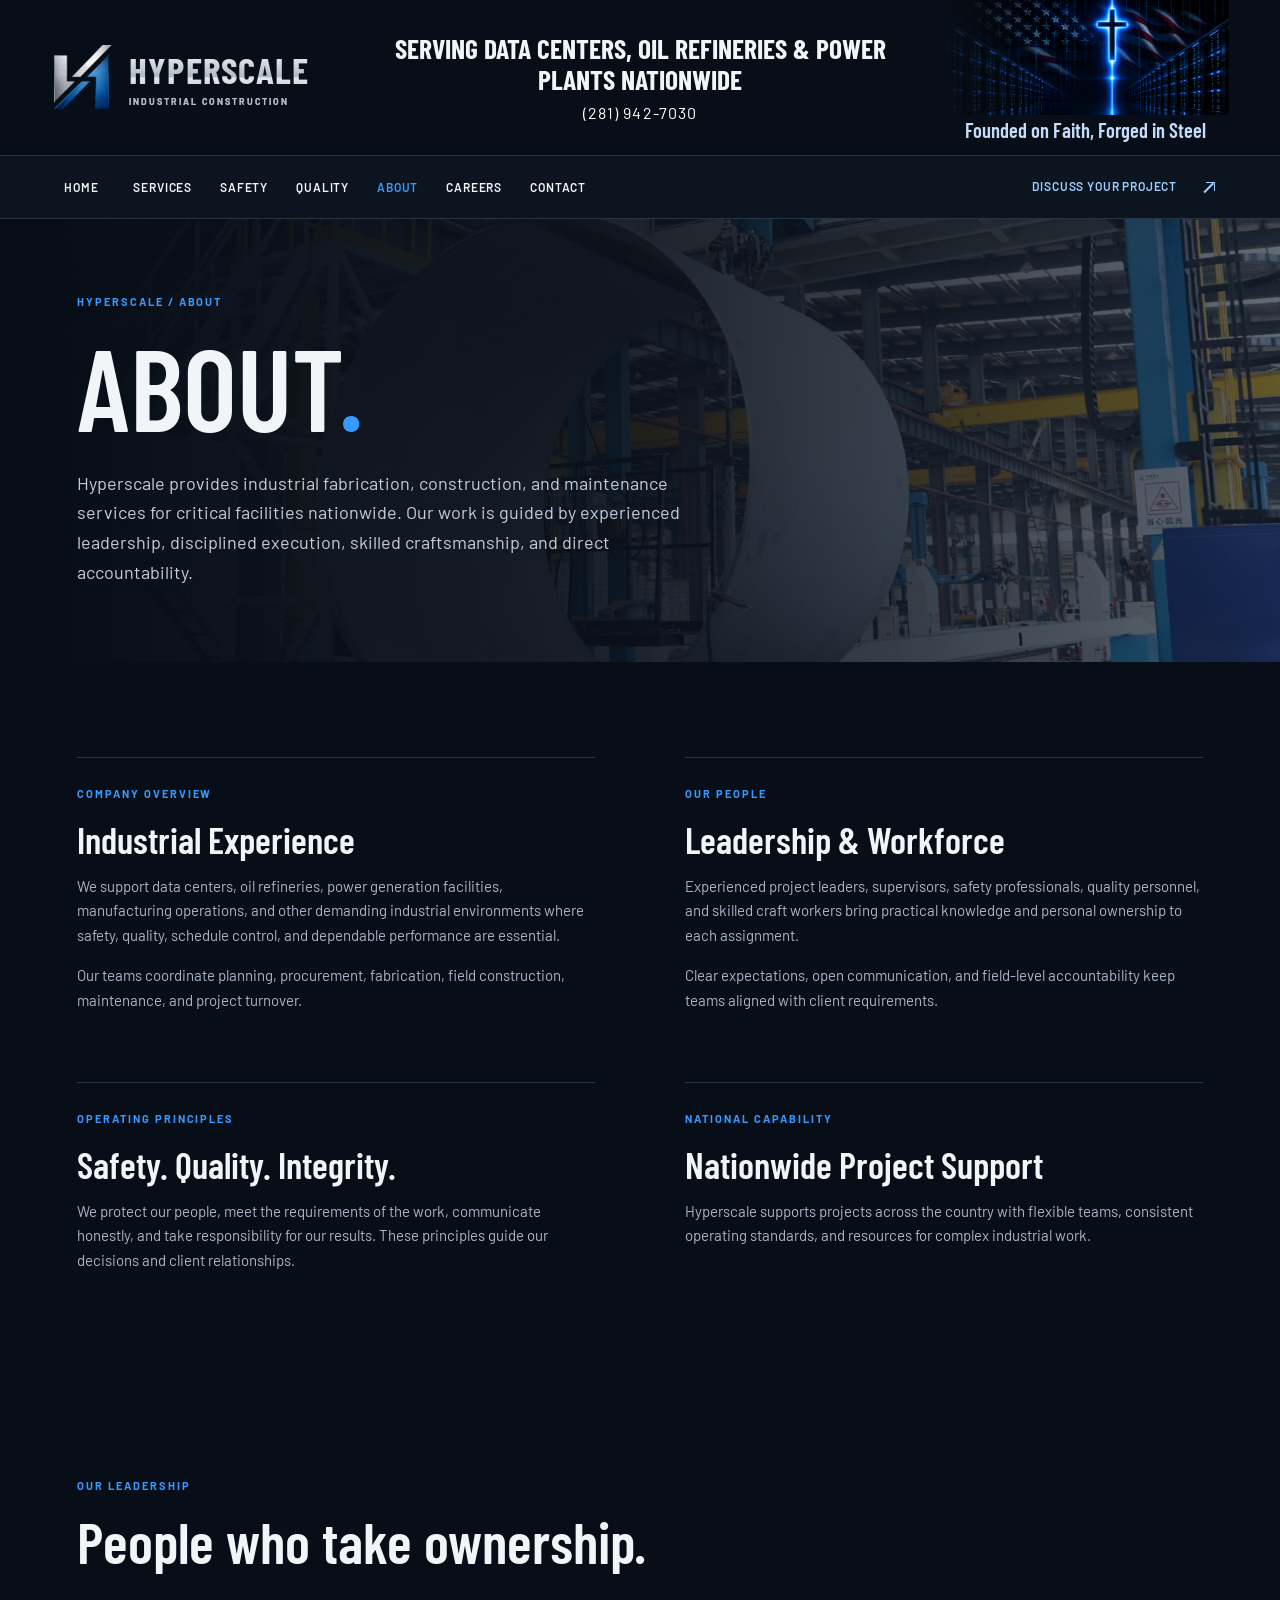
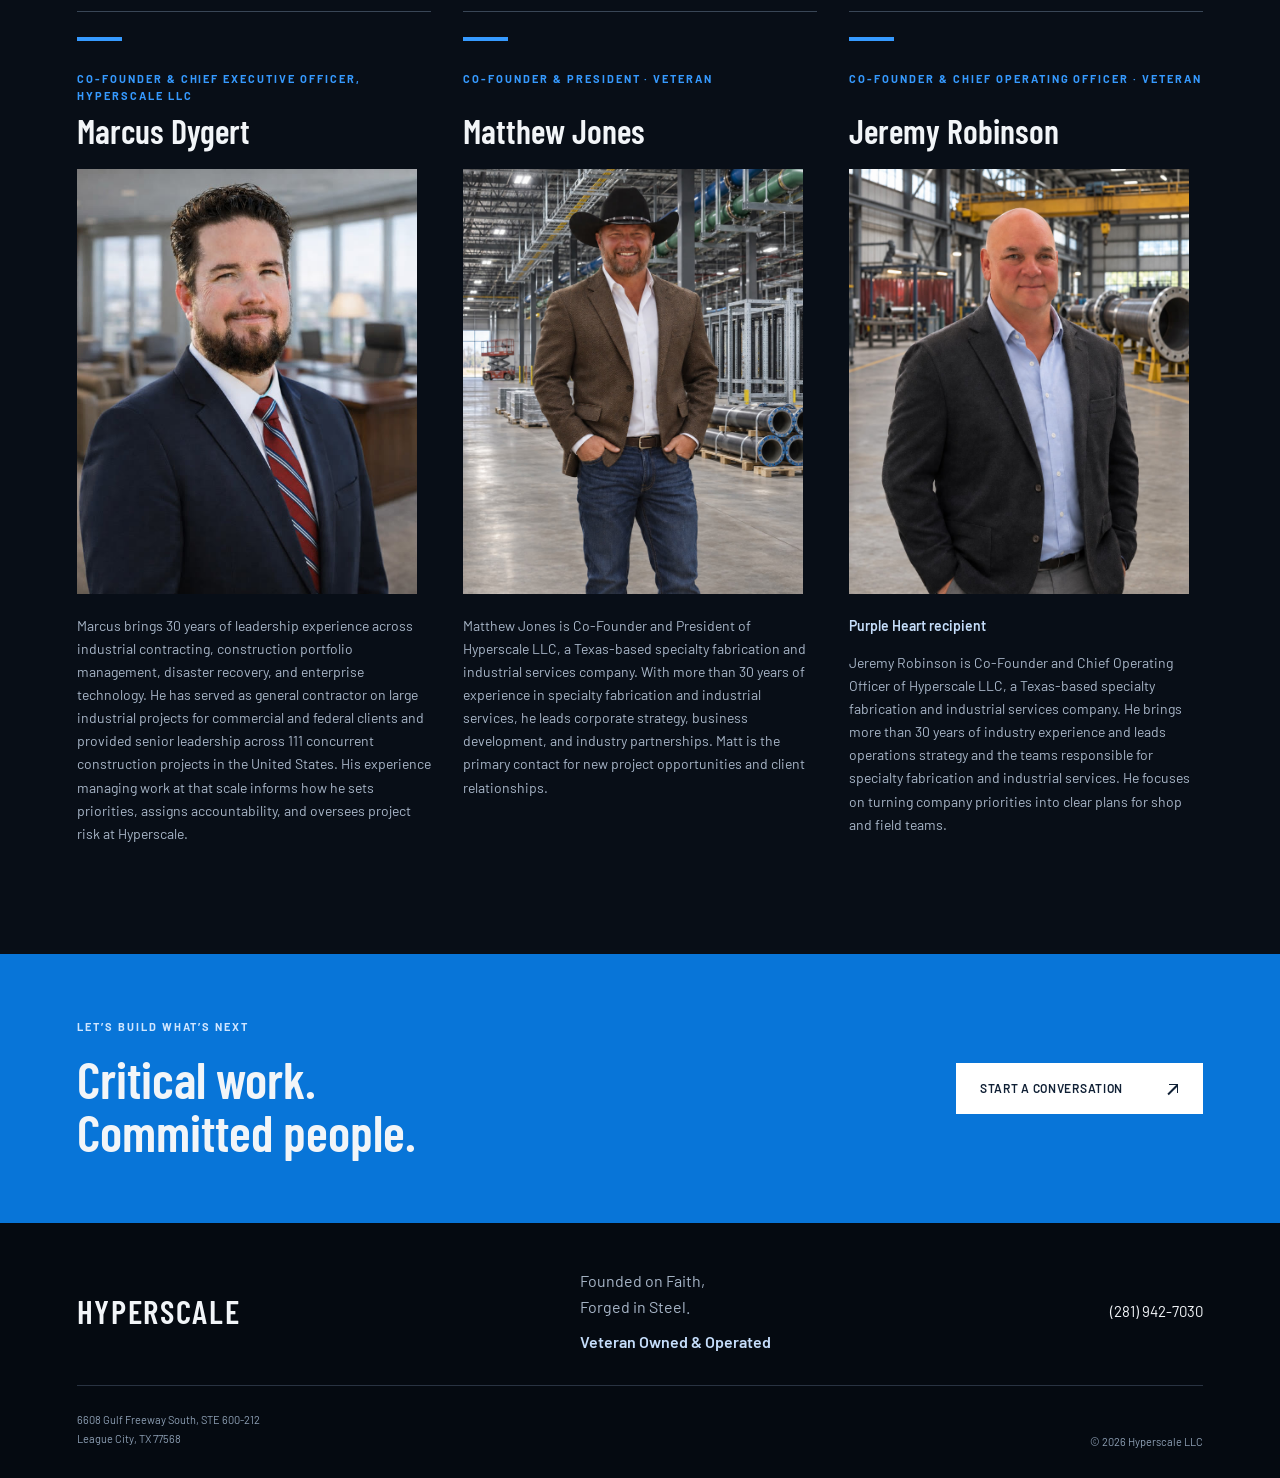
==== commit 6f41ee9f: "Hyperscale-Visual-Redesign-v9" ====
--- a/about.html
+++ b/about.html
@@ -1,2 +1,2 @@
-<!doctype html><html lang="en"><head><meta charset="utf-8"><meta name="viewport" content="width=device-width, initial-scale=1"><meta name="description" content="Hyperscale provides industrial fabrication, construction, and maintenance services for critical facilities nationwide. Our work is guided by experienced leadership, disciplined execution, skilled craftsmanship, and direct accountability."><meta name="theme-color" content="#080e17"><title>About | Hyperscale</title><link rel="preconnect" href="https://fonts.googleapis.com"><link rel="preconnect" href="https://fonts.gstatic.com" crossorigin><link href="https://fonts.googleapis.com/css2?family=Barlow+Condensed:wght@500;600;700&family=Barlow:wght@400;500;600;700&display=swap" rel="stylesheet"><link rel="stylesheet" href="site.css"><script src="site.js" defer></script></head><body><a class="skip" href="#main">Skip to content</a><header class="masthead"><a href="index.html" class="brand" aria-label="Hyperscale home"><img src="hyperscale-symbol.png" alt=""><span>HYPERSCALE<small>INDUSTRIAL CONSTRUCTION</small></span></a><div class="header-contact"><p class="market-heading">SERVING DATA CENTERS, OIL REFINERIES &amp; POWER PLANTS NATIONWIDE</p><a href="tel:+12819427030">(281) 942-7030</a></div><div class="header-faith"><div class="faith-art" role="img" aria-label="Blue illuminated cross above a data center aisle"></div><p>Founded on Faith, Forged in Steel</p></div></header><div class="navigation"><a class="home-link" href="index.html">Home</a><button class="menu-toggle" aria-expanded="false" aria-controls="primary-nav">Menu <span>＋</span></button><nav id="primary-nav" aria-label="Main navigation"><a href="services.html">Services</a><a href="safety.html">Safety</a><a href="quality.html">Quality</a><a href="about.html" aria-current="page">About</a><a href="careers.html">Careers</a><a href="contact.html">Contact</a></nav><a class="nav-cta" href="mailto:matt.jones@hyperscaleservices.com">Discuss your project <span><span class="ui-arrow" aria-hidden="true">↗</span></span></a></div><main id="main"><section class="page-hero"><div class="wrap"><p class="eyebrow">HYPERSCALE / ABOUT</p><h1>About<span>.</span></h1><p>Hyperscale provides industrial fabrication, construction, and maintenance services for critical facilities nationwide. Our work is guided by experienced leadership, disciplined execution, skilled craftsmanship, and direct accountability.</p></div><img class="" src="pipe-fabrication.jpg" alt="Large industrial fabrication facility" loading="lazy" decoding="async"></section><section class="wrap editorial-grid"><article id="section-0"><p class="eyebrow">Company Overview</p><h2>Industrial Experience</h2><p>We support data centers, oil refineries, power generation facilities, manufacturing operations, and other demanding industrial environments where safety, quality, schedule control, and dependable performance are essential.</p><p>Our teams coordinate planning, procurement, fabrication, field construction, maintenance, and project turnover.</p></article><article id="section-1"><p class="eyebrow">Our People</p><h2>Leadership &amp; Workforce</h2><p>Experienced project leaders, supervisors, safety professionals, quality personnel, and skilled craft workers bring practical knowledge and personal ownership to each assignment.</p><p>Clear expectations, open communication, and field-level accountability keep teams aligned with client requirements.</p></article><article id="section-2"><p class="eyebrow">Operating Principles</p><h2>Safety. Quality. Integrity.</h2><p>We protect our people, meet the requirements of the work, communicate honestly, and take responsibility for our results. These principles guide our decisions and client relationships.</p></article><article id="section-3"><p class="eyebrow">National Capability</p><h2>Nationwide Project Support</h2><p>Hyperscale supports projects across the country with flexible teams, consistent operating standards, and resources for complex industrial work.</p></article></section><section class="wrap leadership-section" id="leadership"><p class="eyebrow">OUR LEADERSHIP</p><h2>People who take ownership.</h2><div class="leaders"><article class="leader executive-bio" id="marcus-dygert"><div class="leader-rule"></div><p class="eyebrow">Co-Founder &amp; Chief Executive Officer, Hyperscale LLC</p><h3>Marcus Dygert</h3><img class="executive-portrait" src="marcus-dygert.jpg" alt="Marcus Dygert" width="1000" height="666" loading="lazy" decoding="async">
+<!doctype html><html lang="en"><head><meta charset="utf-8"><meta name="viewport" content="width=device-width, initial-scale=1"><meta name="description" content="Hyperscale provides industrial fabrication, construction, and maintenance services for critical facilities nationwide. Our work is guided by experienced leadership, disciplined execution, skilled craftsmanship, and direct accountability."><meta name="theme-color" content="#080e17"><title>About | Hyperscale</title><link rel="preconnect" href="https://fonts.googleapis.com"><link rel="preconnect" href="https://fonts.gstatic.com" crossorigin><link href="https://fonts.googleapis.com/css2?family=Barlow+Condensed:wght@500;600;700&family=Barlow:wght@400;500;600;700&display=swap" rel="stylesheet"><link rel="stylesheet" href="site.css"><script src="site.js" defer></script></head><body><a class="skip" href="#main">Skip to content</a><header class="masthead"><a href="index.html" class="brand" aria-label="Hyperscale home"><img src="hyperscale-symbol.png" alt=""><span>HYPERSCALE<small>INDUSTRIAL CONSTRUCTION</small></span></a><div class="header-contact"><p class="market-heading">SERVING DATA CENTERS, OIL REFINERIES &amp; POWER PLANTS NATIONWIDE</p><a href="tel:+12819427030">(281) 942-7030</a></div><div class="header-faith"><div class="faith-art" role="img" aria-label="Blue illuminated cross above a data center aisle"></div><p>Founded on Faith, Forged in Steel</p></div></header><div class="navigation"><a class="home-link" href="index.html">Home</a><button class="menu-toggle" aria-expanded="false" aria-controls="primary-nav">Menu <span>＋</span></button><nav id="primary-nav" aria-label="Main navigation"><a href="services.html">Services</a><a href="safety.html">Safety</a><a href="quality.html">Quality</a><a href="about.html" aria-current="page">About</a><a href="careers.html">Careers</a><a href="contact.html">Contact</a></nav><a class="nav-cta" href="mailto:matt.jones@hyperscaleservices.com">Discuss your project <span><span class="ui-arrow" aria-hidden="true">↗</span></span></a></div><main id="main"><section class="page-hero"><div class="wrap"><p class="eyebrow">HYPERSCALE / ABOUT</p><h1>About<span>.</span></h1><p>Hyperscale provides industrial fabrication, construction, and maintenance services for critical facilities nationwide. Our work is guided by experienced leadership, disciplined execution, skilled craftsmanship, and direct accountability.</p></div><img class="" src="pipe-fabrication.jpg" alt="Large industrial fabrication facility" loading="lazy" decoding="async"></section><section class="wrap editorial-grid"><article id="section-0"><p class="eyebrow">Company Overview</p><h2>Industrial Experience</h2><p>We support data centers, oil refineries, power generation facilities, manufacturing operations, and other demanding industrial environments where safety, quality, schedule control, and dependable performance are essential.</p><p>Our teams coordinate planning, procurement, fabrication, field construction, maintenance, and project turnover.</p></article><article id="section-1"><p class="eyebrow">Our People</p><h2>Leadership &amp; Workforce</h2><p>Experienced project leaders, supervisors, safety professionals, quality personnel, and skilled craft workers bring practical knowledge and personal ownership to each assignment.</p><p>Clear expectations, open communication, and field-level accountability keep teams aligned with client requirements.</p></article><article id="section-2"><p class="eyebrow">Operating Principles</p><h2>Safety. Quality. Integrity.</h2><p>We protect our people, meet the requirements of the work, communicate honestly, and take responsibility for our results. These principles guide our decisions and client relationships.</p></article><article id="section-3"><p class="eyebrow">National Capability</p><h2>Nationwide Project Support</h2><p>Hyperscale supports projects across the country with flexible teams, consistent operating standards, and resources for complex industrial work.</p></article></section><section class="wrap leadership-section" id="leadership"><p class="eyebrow">OUR LEADERSHIP</p><h2>People who take ownership.</h2><div class="leaders"><article class="leader" id="marcus-dygert"><div class="leader-rule"></div><p class="eyebrow">Co-Founder &amp; Chief Executive Officer, Hyperscale LLC</p><h3>Marcus Dygert</h3><img class="executive-portrait homepage-portrait" src="marcus-dygert.jpg" alt="Marcus Dygert" width="1000" height="666" loading="lazy" decoding="async">
 <p>Marcus brings 30 years of leadership experience across industrial contracting, construction portfolio management, disaster recovery, and enterprise technology. He has served as general contractor on large industrial projects for commercial and federal clients and provided senior leadership across 111 concurrent construction projects in the United States. His experience managing work at that scale informs how he sets priorities, assigns accountability, and oversees project risk at Hyperscale.</p></article><article class="leader"><div class="leader-rule"></div><p class="eyebrow">Co-Founder &amp; President · Veteran</p><h3>Matthew Jones</h3><img class="executive-portrait homepage-portrait matthew-portrait" src="matthew-jones.jpg" alt="Matthew Jones" loading="lazy" decoding="async"><p>Matthew Jones is Co-Founder and President of Hyperscale LLC, a Texas-based specialty fabrication and industrial services company. With more than 30 years of experience in specialty fabrication and industrial services, he leads corporate strategy, business development, and industry partnerships. Matt is the primary contact for new project opportunities and client relationships.</p></article><article class="leader"><div class="leader-rule"></div><p class="eyebrow">Co-Founder &amp; Chief Operating Officer · Veteran</p><h3>Jeremy Robinson</h3><img class="executive-portrait homepage-portrait" src="jeremy-robinson.jpg" alt="Jeremy Robinson" loading="lazy" decoding="async"><p class="veteran-label">Purple Heart recipient</p><p>Jeremy Robinson is Co-Founder and Chief Operating Officer of Hyperscale LLC, a Texas-based specialty fabrication and industrial services company. He brings more than 30 years of industry experience and leads operations strategy and the teams responsible for specialty fabrication and industrial services. He focuses on turning company priorities into clear plans for shop and field teams.</p></article></div></section></main><section class="closing"><div><p class="eyebrow">LET’S BUILD WHAT’S NEXT</p><h2>Critical work.<br>Committed people.</h2></div><a class="button light" href="mailto:matt.jones@hyperscaleservices.com">Start a conversation <span><span class="ui-arrow" aria-hidden="true">↗</span></span></a></section><footer><div class="footer-top"><a class="footer-brand" href="index.html">HYPERSCALE</a><div><p>Founded on Faith,<br>Forged in Steel.</p><p class="veteran-label">Veteran Owned &amp; Operated</p></div><a href="tel:+12819427030">(281) 942-7030</a></div><div class="footer-bottom"><address>6608 Gulf Freeway South, STE 600-212<br>League City, TX 77568</address><span>© 2026 Hyperscale LLC</span></div></footer></body></html>
--- a/site.css
+++ b/site.css
@@ -33,7 +33,7 @@
 .market-heading {
   margin: 0;
   color: var(--white);
-  font: 700 clamp(24px, 3.2vw, 55px)/1 "Barlow Condensed", Arial, sans-serif;
+  font: 700 clamp(20px, 2.15vw, 36px)/1.12 "Barlow Condensed", Arial, sans-serif;
 }
 .header-faith { align-self: stretch; text-align: center; min-width: 0; }
 .header-faith .faith-art { width: 100%; height: clamp(74px, 9vw, 136px); margin: 0; }
@@ -49,15 +49,9 @@
 @media (max-width: 760px) {
   .masthead { grid-template-columns: 1fr 1fr; gap: 8px 16px; }
   .header-contact { grid-column: 1 / -1; grid-row: 2; padding: 8px 0 16px; }
-  .market-heading { font-size: clamp(25px, 5vw, 38px); }
+  .market-heading { font-size: clamp(20px, 4vw, 28px); }
 }
 
-.executive-bio { grid-column: 1 / -1; }
-.executive-bio > p:not(.eyebrow), .executive-bio ul { max-width: 78ch; }
-.executive-bio h4 { font-size: 18px; margin-bottom: 12px; }
-.executive-bio ul { padding-left: 20px; color: var(--muted); line-height: 1.6; }
-.executive-bio li + li { margin-top: 12px; }
-.executive-bio strong { color: var(--white); }
 
 .executive-portrait {
   width: 100%;
@@ -66,19 +60,7 @@
   object-fit: cover;
   margin-bottom: 20px;
 }
-.executive-bio .executive-portrait {
-  float: right;
-  width: min(38%, 440px);
-  margin: 0 0 24px 32px;
-}
-.executive-bio { display: flow-root; }
-@media (max-width: 760px) {
-  .executive-bio .executive-portrait {
-    float: none;
-    width: min(100%, 440px);
-    margin: 0 0 20px;
-  }
-}
+
 
 .homepage-portrait {
   aspect-ratio: 4 / 5;
@@ -91,3 +73,7 @@
 }
 
 .footer-top .veteran-label, .leader .veteran-label { color: #c5ddfa; font-weight: 600; margin-top: 8px; }
+
+@media (min-width: 651px) {
+  #leadership .leader .eyebrow { min-height: 3em; }
+}
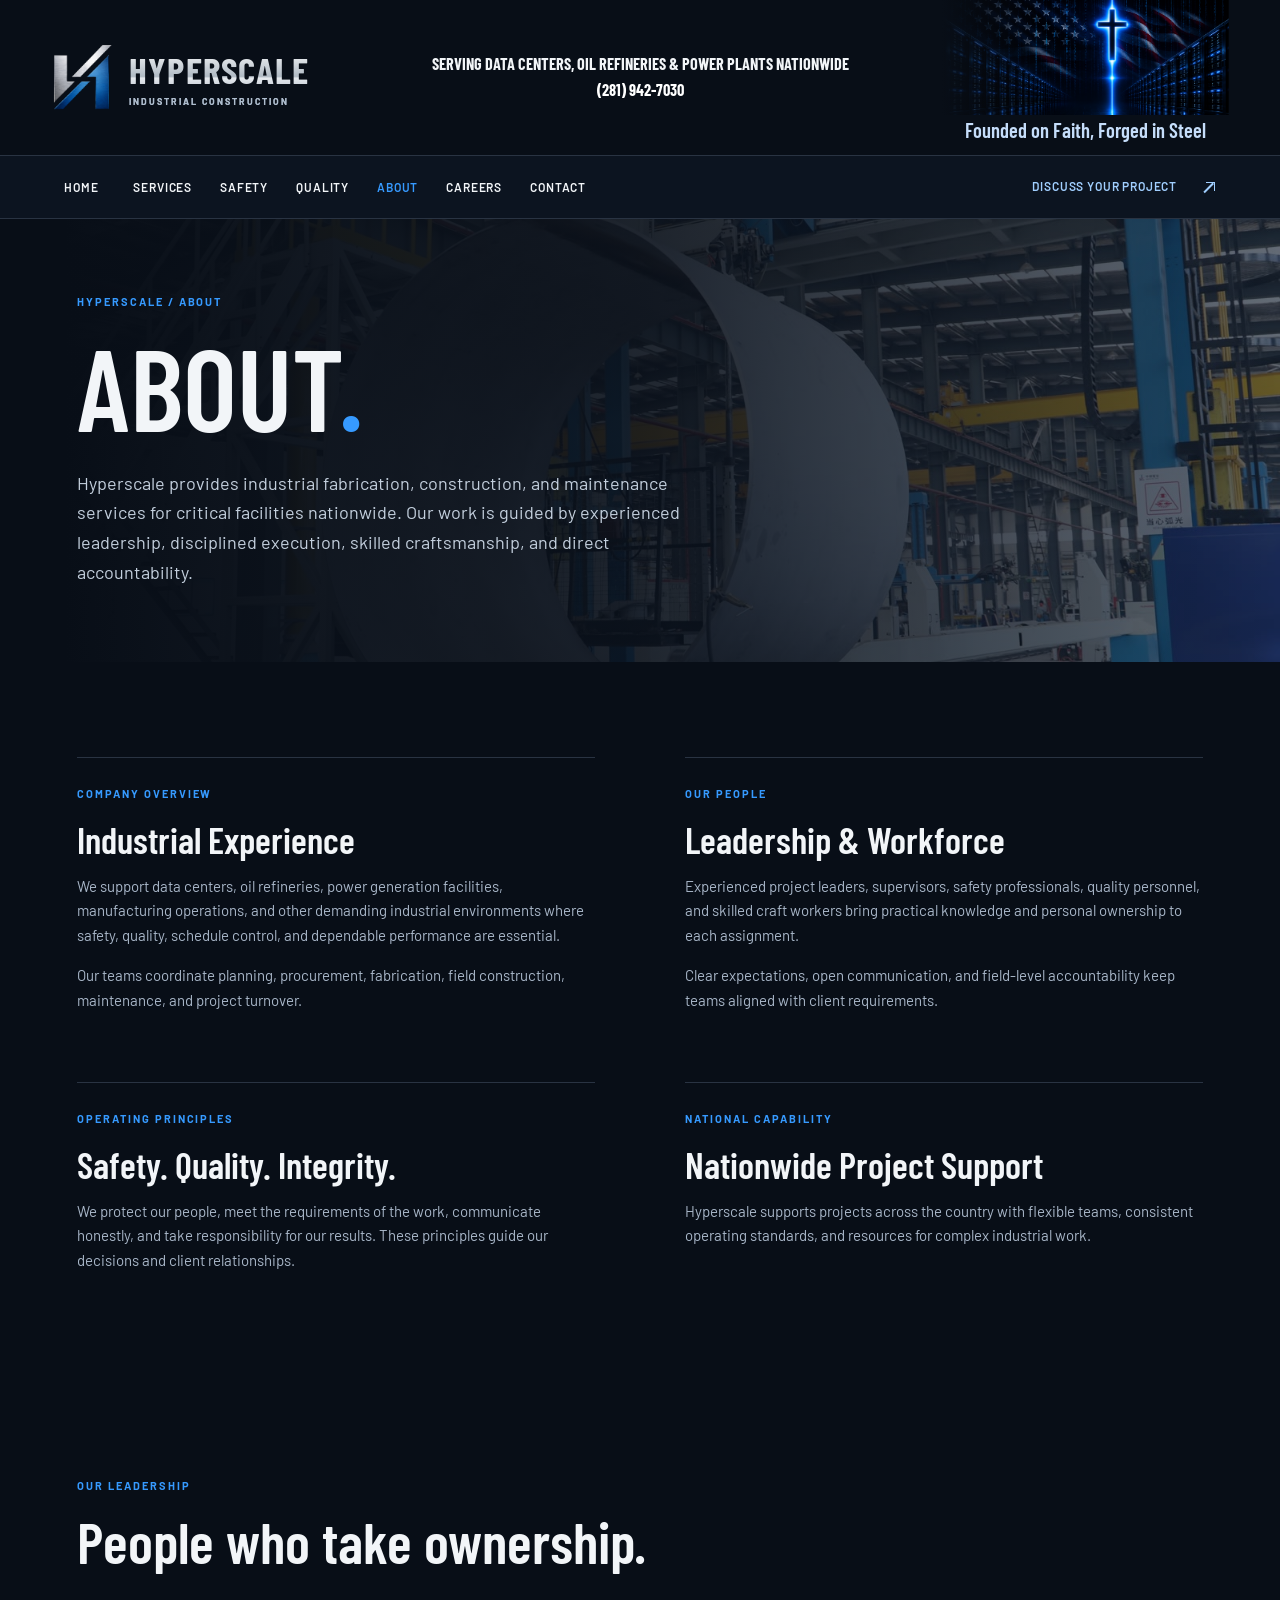
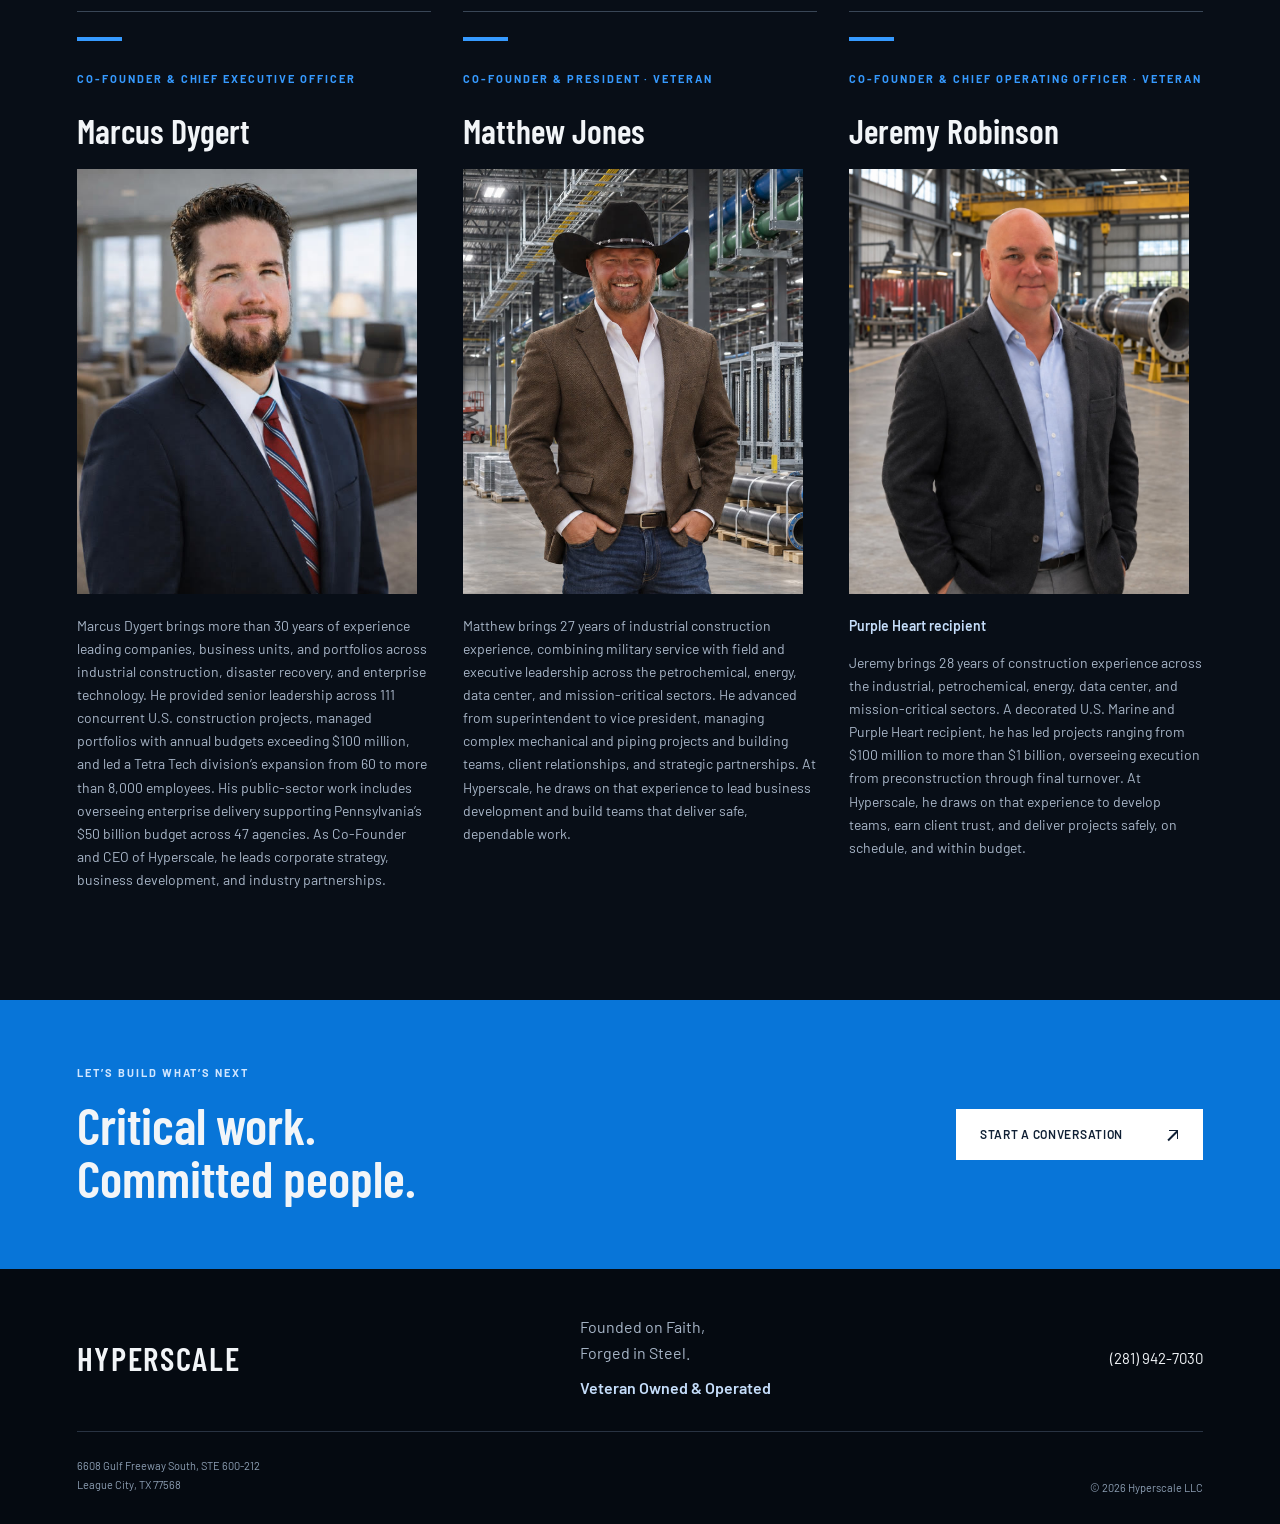
==== commit 023fb527: "Hyperscale-Visual-Redesign-v13" ====
--- a/about.html
+++ b/about.html
@@ -1,2 +1,2 @@
-<!doctype html><html lang="en"><head><meta charset="utf-8"><meta name="viewport" content="width=device-width, initial-scale=1"><meta name="description" content="Hyperscale provides industrial fabrication, construction, and maintenance services for critical facilities nationwide. Our work is guided by experienced leadership, disciplined execution, skilled craftsmanship, and direct accountability."><meta name="theme-color" content="#080e17"><title>About | Hyperscale</title><link rel="preconnect" href="https://fonts.googleapis.com"><link rel="preconnect" href="https://fonts.gstatic.com" crossorigin><link href="https://fonts.googleapis.com/css2?family=Barlow+Condensed:wght@500;600;700&family=Barlow:wght@400;500;600;700&display=swap" rel="stylesheet"><link rel="stylesheet" href="site.css"><script src="site.js" defer></script></head><body><a class="skip" href="#main">Skip to content</a><header class="masthead"><a href="index.html" class="brand" aria-label="Hyperscale home"><img src="hyperscale-symbol.png" alt=""><span>HYPERSCALE<small>INDUSTRIAL CONSTRUCTION</small></span></a><div class="header-contact"><p class="market-heading">SERVING DATA CENTERS, OIL REFINERIES &amp; POWER PLANTS NATIONWIDE</p><a href="tel:+12819427030">(281) 942-7030</a></div><div class="header-faith"><div class="faith-art" role="img" aria-label="Blue illuminated cross above a data center aisle"></div><p>Founded on Faith, Forged in Steel</p></div></header><div class="navigation"><a class="home-link" href="index.html">Home</a><button class="menu-toggle" aria-expanded="false" aria-controls="primary-nav">Menu <span>＋</span></button><nav id="primary-nav" aria-label="Main navigation"><a href="services.html">Services</a><a href="safety.html">Safety</a><a href="quality.html">Quality</a><a href="about.html" aria-current="page">About</a><a href="careers.html">Careers</a><a href="contact.html">Contact</a></nav><a class="nav-cta" href="mailto:matt.jones@hyperscaleservices.com">Discuss your project <span><span class="ui-arrow" aria-hidden="true">↗</span></span></a></div><main id="main"><section class="page-hero"><div class="wrap"><p class="eyebrow">HYPERSCALE / ABOUT</p><h1>About<span>.</span></h1><p>Hyperscale provides industrial fabrication, construction, and maintenance services for critical facilities nationwide. Our work is guided by experienced leadership, disciplined execution, skilled craftsmanship, and direct accountability.</p></div><img class="" src="pipe-fabrication.jpg" alt="Large industrial fabrication facility" loading="lazy" decoding="async"></section><section class="wrap editorial-grid"><article id="section-0"><p class="eyebrow">Company Overview</p><h2>Industrial Experience</h2><p>We support data centers, oil refineries, power generation facilities, manufacturing operations, and other demanding industrial environments where safety, quality, schedule control, and dependable performance are essential.</p><p>Our teams coordinate planning, procurement, fabrication, field construction, maintenance, and project turnover.</p></article><article id="section-1"><p class="eyebrow">Our People</p><h2>Leadership &amp; Workforce</h2><p>Experienced project leaders, supervisors, safety professionals, quality personnel, and skilled craft workers bring practical knowledge and personal ownership to each assignment.</p><p>Clear expectations, open communication, and field-level accountability keep teams aligned with client requirements.</p></article><article id="section-2"><p class="eyebrow">Operating Principles</p><h2>Safety. Quality. Integrity.</h2><p>We protect our people, meet the requirements of the work, communicate honestly, and take responsibility for our results. These principles guide our decisions and client relationships.</p></article><article id="section-3"><p class="eyebrow">National Capability</p><h2>Nationwide Project Support</h2><p>Hyperscale supports projects across the country with flexible teams, consistent operating standards, and resources for complex industrial work.</p></article></section><section class="wrap leadership-section" id="leadership"><p class="eyebrow">OUR LEADERSHIP</p><h2>People who take ownership.</h2><div class="leaders"><article class="leader" id="marcus-dygert"><div class="leader-rule"></div><p class="eyebrow">Co-Founder &amp; Chief Executive Officer, Hyperscale LLC</p><h3>Marcus Dygert</h3><img class="executive-portrait homepage-portrait" src="marcus-dygert.jpg" alt="Marcus Dygert" width="1000" height="666" loading="lazy" decoding="async">
-<p>Marcus brings 30 years of leadership experience across industrial contracting, construction portfolio management, disaster recovery, and enterprise technology. He has served as general contractor on large industrial projects for commercial and federal clients and provided senior leadership across 111 concurrent construction projects in the United States. His experience managing work at that scale informs how he sets priorities, assigns accountability, and oversees project risk at Hyperscale.</p></article><article class="leader"><div class="leader-rule"></div><p class="eyebrow">Co-Founder &amp; President · Veteran</p><h3>Matthew Jones</h3><img class="executive-portrait homepage-portrait matthew-portrait" src="matthew-jones.jpg" alt="Matthew Jones" loading="lazy" decoding="async"><p>Matthew Jones is Co-Founder and President of Hyperscale LLC, a Texas-based specialty fabrication and industrial services company. With more than 30 years of experience in specialty fabrication and industrial services, he leads corporate strategy, business development, and industry partnerships. Matt is the primary contact for new project opportunities and client relationships.</p></article><article class="leader"><div class="leader-rule"></div><p class="eyebrow">Co-Founder &amp; Chief Operating Officer · Veteran</p><h3>Jeremy Robinson</h3><img class="executive-portrait homepage-portrait" src="jeremy-robinson.jpg" alt="Jeremy Robinson" loading="lazy" decoding="async"><p class="veteran-label">Purple Heart recipient</p><p>Jeremy Robinson is Co-Founder and Chief Operating Officer of Hyperscale LLC, a Texas-based specialty fabrication and industrial services company. He brings more than 30 years of industry experience and leads operations strategy and the teams responsible for specialty fabrication and industrial services. He focuses on turning company priorities into clear plans for shop and field teams.</p></article></div></section></main><section class="closing"><div><p class="eyebrow">LET’S BUILD WHAT’S NEXT</p><h2>Critical work.<br>Committed people.</h2></div><a class="button light" href="mailto:matt.jones@hyperscaleservices.com">Start a conversation <span><span class="ui-arrow" aria-hidden="true">↗</span></span></a></section><footer><div class="footer-top"><a class="footer-brand" href="index.html">HYPERSCALE</a><div><p>Founded on Faith,<br>Forged in Steel.</p><p class="veteran-label">Veteran Owned &amp; Operated</p></div><a href="tel:+12819427030">(281) 942-7030</a></div><div class="footer-bottom"><address>6608 Gulf Freeway South, STE 600-212<br>League City, TX 77568</address><span>© 2026 Hyperscale LLC</span></div></footer></body></html>+<!doctype html><html lang="en"><head><meta charset="utf-8"><meta name="viewport" content="width=device-width, initial-scale=1"><meta name="description" content="Hyperscale provides industrial fabrication, construction, and maintenance services for critical facilities nationwide. Our work is guided by experienced leadership, disciplined execution, skilled craftsmanship, and direct accountability."><meta name="theme-color" content="#080e17"><title>About | Hyperscale</title><link rel="preconnect" href="https://fonts.googleapis.com"><link rel="preconnect" href="https://fonts.gstatic.com" crossorigin><link href="https://fonts.googleapis.com/css2?family=Barlow+Condensed:wght@500;600;700&family=Barlow:wght@400;500;600;700&display=swap" rel="stylesheet"><link rel="stylesheet" href="site.css"><script src="site.js" defer></script></head><body><a class="skip" href="#main">Skip to content</a><header class="masthead"><a href="index.html" class="brand" aria-label="Hyperscale home"><img src="hyperscale-symbol.png" alt=""><span>HYPERSCALE<small>INDUSTRIAL CONSTRUCTION</small></span></a><div class="header-contact"><p class="market-heading">SERVING DATA CENTERS, OIL REFINERIES &amp; POWER PLANTS NATIONWIDE</p><a href="tel:+12819427030">(281) 942-7030</a></div><div class="header-faith"><div class="faith-art" role="img" aria-label="Blue illuminated cross above a data center aisle"></div><p>Founded on Faith, Forged in Steel</p></div></header><div class="navigation"><a class="home-link" href="index.html">Home</a><button class="menu-toggle" aria-expanded="false" aria-controls="primary-nav">Menu <span>＋</span></button><nav id="primary-nav" aria-label="Main navigation"><a href="services.html">Services</a><a href="safety.html">Safety</a><a href="quality.html">Quality</a><a href="about.html" aria-current="page">About</a><a href="careers.html">Careers</a><a href="contact.html">Contact</a></nav><a class="nav-cta" href="mailto:matt.jones@hyperscaleservices.com">Discuss your project <span><span class="ui-arrow" aria-hidden="true">↗</span></span></a></div><main id="main"><section class="page-hero"><div class="wrap"><p class="eyebrow">HYPERSCALE / ABOUT</p><h1>About<span>.</span></h1><p>Hyperscale provides industrial fabrication, construction, and maintenance services for critical facilities nationwide. Our work is guided by experienced leadership, disciplined execution, skilled craftsmanship, and direct accountability.</p></div><img class="" src="pipe-fabrication.jpg" alt="Large industrial fabrication facility" loading="lazy" decoding="async"></section><section class="wrap editorial-grid"><article id="section-0"><p class="eyebrow">Company Overview</p><h2>Industrial Experience</h2><p>We support data centers, oil refineries, power generation facilities, manufacturing operations, and other demanding industrial environments where safety, quality, schedule control, and dependable performance are essential.</p><p>Our teams coordinate planning, procurement, fabrication, field construction, maintenance, and project turnover.</p></article><article id="section-1"><p class="eyebrow">Our People</p><h2>Leadership &amp; Workforce</h2><p>Experienced project leaders, supervisors, safety professionals, quality personnel, and skilled craft workers bring practical knowledge and personal ownership to each assignment.</p><p>Clear expectations, open communication, and field-level accountability keep teams aligned with client requirements.</p></article><article id="section-2"><p class="eyebrow">Operating Principles</p><h2>Safety. Quality. Integrity.</h2><p>We protect our people, meet the requirements of the work, communicate honestly, and take responsibility for our results. These principles guide our decisions and client relationships.</p></article><article id="section-3"><p class="eyebrow">National Capability</p><h2>Nationwide Project Support</h2><p>Hyperscale supports projects across the country with flexible teams, consistent operating standards, and resources for complex industrial work.</p></article></section><section class="wrap leadership-section" id="leadership"><p class="eyebrow">OUR LEADERSHIP</p><h2>People who take ownership.</h2><div class="leaders"><article class="leader" id="marcus-dygert"><div class="leader-rule"></div><p class="eyebrow">Co-Founder &amp; Chief Executive Officer</p><h3>Marcus Dygert</h3><img class="executive-portrait homepage-portrait" src="marcus-dygert.jpg" alt="Marcus Dygert" width="1000" height="666" loading="lazy" decoding="async">
+<p>Marcus Dygert brings more than 30 years of experience leading companies, business units, and portfolios across industrial construction, disaster recovery, and enterprise technology. He provided senior leadership across 111 concurrent U.S. construction projects, managed portfolios with annual budgets exceeding $100 million, and led a Tetra Tech division’s expansion from 60 to more than 8,000 employees. His public-sector work includes overseeing enterprise delivery supporting Pennsylvania’s $50 billion budget across 47 agencies. As Co-Founder and CEO of Hyperscale, he leads corporate strategy, business development, and industry partnerships.</p></article><article class="leader"><div class="leader-rule"></div><p class="eyebrow">Co-Founder &amp; President · Veteran</p><h3>Matthew Jones</h3><img class="executive-portrait homepage-portrait matthew-portrait" src="matthew-jones.jpg" alt="Matthew Jones" loading="lazy" decoding="async"><p>Matthew brings 27 years of industrial construction experience, combining military service with field and executive leadership across the petrochemical, energy, data center, and mission-critical sectors. He advanced from superintendent to vice president, managing complex mechanical and piping projects and building teams, client relationships, and strategic partnerships. At Hyperscale, he draws on that experience to lead business development and build teams that deliver safe, dependable work.</p></article><article class="leader"><div class="leader-rule"></div><p class="eyebrow">Co-Founder &amp; Chief Operating Officer · Veteran</p><h3>Jeremy Robinson</h3><img class="executive-portrait homepage-portrait" src="jeremy-robinson.jpg" alt="Jeremy Robinson" loading="lazy" decoding="async"><p class="veteran-label">Purple Heart recipient</p><p>Jeremy brings 28 years of construction experience across the industrial, petrochemical, energy, data center, and mission-critical sectors. A decorated U.S. Marine and Purple Heart recipient, he has led projects ranging from $100 million to more than $1 billion, overseeing execution from preconstruction through final turnover. At Hyperscale, he draws on that experience to develop teams, earn client trust, and deliver projects safely, on schedule, and within budget.</p></article></div></section></main><section class="closing"><div><p class="eyebrow">LET’S BUILD WHAT’S NEXT</p><h2>Critical work.<br>Committed people.</h2></div><a class="button light" href="mailto:matt.jones@hyperscaleservices.com">Start a conversation <span><span class="ui-arrow" aria-hidden="true">↗</span></span></a></section><footer><div class="footer-top"><a class="footer-brand" href="index.html">HYPERSCALE</a><div><p>Founded on Faith,<br>Forged in Steel.</p><p class="veteran-label">Veteran Owned &amp; Operated</p></div><a href="tel:+12819427030">(281) 942-7030</a></div><div class="footer-bottom"><address>6608 Gulf Freeway South, STE 600-212<br>League City, TX 77568</address><span>© 2026 Hyperscale LLC</span></div></footer></body></html>
--- a/site.css
+++ b/site.css
@@ -29,11 +29,11 @@
   gap: 16px;
   padding: 0 4%;
 }
-.header-contact { display: block; margin: 0; text-align: center; }
+.header-contact { display: block; margin: 0; text-align: center; container-type: inline-size; }
 .market-heading {
   margin: 0;
   color: var(--white);
-  font: 700 clamp(20px, 2.15vw, 36px)/1.12 "Barlow Condensed", Arial, sans-serif;
+  font: 700 min(24px, 2.85cqi)/1.12 "Barlow Condensed", Arial, sans-serif;
 }
 .header-faith { align-self: stretch; text-align: center; min-width: 0; }
 .header-faith .faith-art { width: 100%; height: clamp(74px, 9vw, 136px); margin: 0; }
@@ -46,10 +46,9 @@
   .brand span { font-size: clamp(21px, 3vw, 30px); }
   .brand img { width: 42px; }
 }
-@media (max-width: 760px) {
+@media (max-width: 900px) {
   .masthead { grid-template-columns: 1fr 1fr; gap: 8px 16px; }
   .header-contact { grid-column: 1 / -1; grid-row: 2; padding: 8px 0 16px; }
-  .market-heading { font-size: clamp(20px, 4vw, 28px); }
 }
 
 
@@ -69,6 +68,7 @@
 }
 
 .matthew-portrait {
+  object-view-box: inset(4% 10% 39.75% 10%);
   object-position: center 18%;
 }
 
@@ -77,3 +77,6 @@
 @media (min-width: 651px) {
   #leadership .leader .eyebrow { min-height: 3em; }
 }
+
+.market-heading { white-space: nowrap; }
+.header-contact a { font: 700 min(24px, 2.85cqi)/1.12 "Barlow Condensed", Arial, sans-serif; letter-spacing: normal; }
